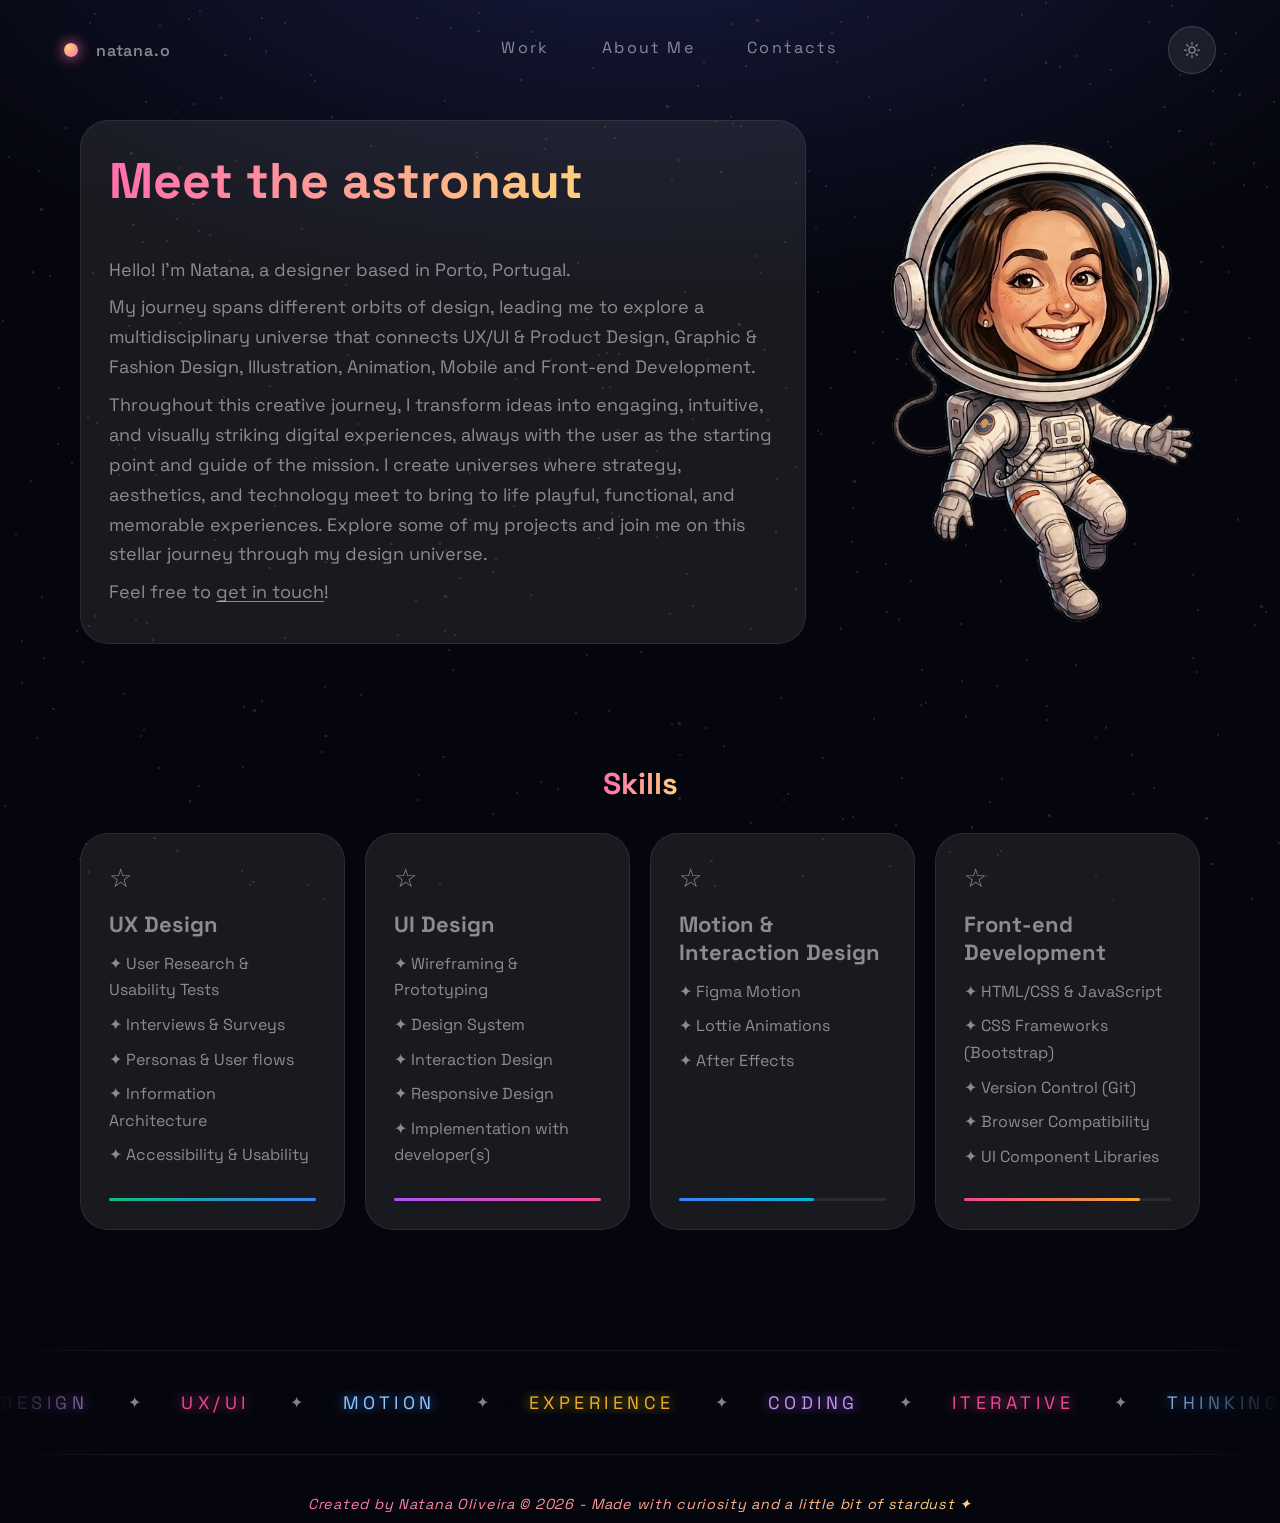
==== pages/about.html @ b247789d "Add files via upload" ====
<!doctype html>
<html lang="en">
  <head>
    <meta charset="UTF-8" />
    <meta name="viewport" content="width=device-width, initial-scale=1.0" />

    <link rel="preconnect" href="https://fonts.googleapis.com" />
    <link rel="preconnect" href="https://fonts.gstatic.com" crossorigin />
    <!-- Pedido de fontes unificado num único link (era 2 pedidos separados)
         e sem a família Lato, que era carregada com 10 variações de peso/
         estilo mas nunca era referenciada em nenhum font-family do CSS —
         só Space Grotesk e Nothing You Could Do são usadas. Menos um
         round-trip HTTP por página e menos dados transferidos, sem
         qualquer alteração visual. -->
    <link
      href="https://fonts.googleapis.com/css2?family=Space+Grotesk:wght@300..700&family=Nothing+You+Could+Do&display=swap"
      rel="stylesheet"
    />

    <link rel="stylesheet" href="../CSS/styleGeneral.css" />
    <link rel="stylesheet" href="../CSS/styleMain.css" />
    <link rel="stylesheet" href="../CSS/styleAbout.css" />
    <script src="../JS/script.js" defer></script>
    <script src="../JS/scriptMain.js" defer></script>
    <link rel="icon" href="../images/favicon.ico" />
    <title>Natana Oliveira — About Me</title>
  </head>
  <body class="page-about">
    <script src="../JS/theme.js"></script>
    <!-- BACKGROUND -->
    <div class="backgroundPage">
      <!-- Fundo cósmico -->
      <div id="cosmic-bg" class="pos-fixed inset-0">
        <div class="cloud pos-absolute br-50 c1"></div>
        <div class="cloud pos-absolute br-50 c2"></div>
        <div class="cloud pos-absolute br-50 c3"></div>
      </div>
      <!-- Campo de estrelas -->
      <div id="stars-bg" class="pos-fixed inset-0 overflow-hidden"></div>
    </div>
    <!-- NAV BAR -->
    <nav id="navbar" class="pos-fixed d-flex align-items-center">
      <a href="../index.html" class="logo d-flex align-items-center">
        <span class="orbit br-50"></span>natana.o
      </a>
      <ul class="nav-links d-flex" id="navLinks">
        <li>
          <a href="../index.html#work" class="pos-relative overflow-hidden"
            >Work</a
          >
        </li>
        <li>
          <a href="./about.html" class="pos-relative overflow-hidden"
            >About Me</a
          >
        </li>
        <li>
          <a href="./contact.html" class="pos-relative overflow-hidden"
            >Contacts</a
          >
        </li>
      </ul>
      <div class="d-flex align-items-center nav-right">
        <button
          id="nav-toggle"
          class="d-flex align-items-center justify-content-center flex-column br-50"
          aria-label="Abrir menu"
          aria-expanded="false"
        >
          <span class="nav-toggle-bar"></span>
          <span class="nav-toggle-bar"></span>
          <span class="nav-toggle-bar"></span>
        </button>
        <button
          id="theme-toggle"
          class="d-flex pos-relative overflow-hidden align-items-center justify-content-center br-50"
        >
          <svg
            id="icon-moon"
            class="theme-icon"
            viewBox="0 0 24 24"
            fill="none"
            stroke="currentColor"
            stroke-width="1.6"
          >
            <path d="M21 12.8A9 9 0 1 1 11.2 3 7 7 0 0 0 21 12.8Z" />
          </svg>
          <svg
            xmlns="http://www.w3.org/2000/svg"
            id="icon-sun"
            class="theme-icon"
            fill="none"
            viewBox="0 0 24 24"
            stroke-width="1.5"
            stroke="currentColor"
          >
            <path
              stroke-linecap="round"
              stroke-linejoin="round"
              d="M12 3v2.25m6.364.386-1.591 1.591M21 12h-2.25m-.386 6.364-1.591-1.591M12 18.75V21m-4.773-4.227-1.591 1.591M5.25 12H3m4.227-4.773L5.636 5.636M15.75 12a3.75 3.75 0 1 1-7.5 0 3.75 3.75 0 0 1 7.5 0Z"
            />
          </svg>
        </button>
      </div>
    </nav>
    <main class="pos-relative">
      <section class="about-me d-flex">
        <div class="about-me__content d-flex align-items-center">
          <div class="glass-card d-flex flex-column justify-content-center">
            <h2><em>Meet the astronaut</em></h2>
            <p class="paragraph">
              Hello! I'm Natana, a designer based in Porto, Portugal.
            </p>
            <p class="paragraph">
              My journey spans different orbits of design, leading me to explore
              a multidisciplinary universe that connects UX/UI & Product Design,
              Graphic & Fashion Design, Illustration, Animation, Mobile and
              Front-end Development.
            </p>
            <p class="paragraph">
              Throughout this creative journey, I transform ideas into engaging,
              intuitive, and visually striking digital experiences, always with
              the user as the starting point and guide of the mission. I create
              universes where strategy, aesthetics, and technology meet to bring
              to life playful, functional, and memorable experiences. Explore
              some of my projects and join me on this stellar journey through my
              design universe.
            </p>
            <p class="paragraph">
              Feel free to
              <a href="../index.html#contact">get in touch</a>!
            </p>
          </div>
          <div class="about-me__photo pos-relative" id="aboutMePhoto">
            <div
              class="about-me__photo-crop pos-absolute inset-0 pointer overflow-hidden"
              onclick="toggleAboutMeImage()"
            >
              <!-- Retrato visível já no 1º ecrã da página About — sem
                   lazy; ambas as imagens do crossfade carregam já, só
                   uma é revelada de cada vez -->
              <img
                class="about-me__photo-img pos-absolute inset-0 object-fit-cover about-me__photo-img--helmet"
                src="../images/NatanaOAs.png"
                alt="Illustrated portrait of Natana Oliveira as an astronaut, helmet on"
                decoding="async"
              />
              <img
                class="about-me__photo-img pos-absolute inset-0 object-fit-cover about-me__photo-img--no-helmet"
                src="../images/NatanaO.png"
                alt="Illustrated portrait of Natana Oliveira as an astronaut, helmet off"
                decoding="async"
              />
            </div>
            <div
              class="about-me__message pos-absolute d-flex align-items-center pointer"
              onclick="toggleAboutMeImage()"
            >
              <img
                class="about-me__message-arrow"
                src="../images/arrowDoodleBlack.png"
                alt=""
                decoding="async"
              />
              <p class="about-me__message-text text-center">Click!</p>
            </div>
          </div>
        </div>
      </section>
      <section class="skills d-flex flex-column">
        <h3 class="section-heading"><em>Skills</em></h3>
        <div class="cards-row d-grid">
          <div
            class="glass-card tech-card tc-ux d-flex flex-column pos-relative overflow-hidden"
          >
            <div class="tc-icon">☆</div>
            <div class="tech-card-content">
              <h3>UX Design</h3>
              <p>✦ User Research & Usability Tests</p>
              <p>✦ Interviews & Surveys</p>
              <p>✦ Personas & User flows</p>
              <p>✦ Information Architecture</p>
              <p>✦ Accessibility & Usability</p>
            </div>
            <div class="tc-progress overflow-hidden">
              <div class="tc-bar" style="--w: 100%"></div>
            </div>
          </div>
          <div
            class="glass-card tech-card tc-ui d-flex flex-column pos-relative overflow-hidden"
          >
            <div class="tc-icon">☆</div>
            <div class="tech-card-content">
              <h3>UI Design</h3>
              <p>✦ Wireframing & Prototyping</p>
              <p>✦ Design System</p>
              <p>✦ Interaction Design</p>
              <p>✦ Responsive Design</p>
              <p>✦ Implementation with developer(s)</p>
            </div>

            <div class="tc-progress overflow-hidden">
              <div class="tc-bar" style="--w: 100%"></div>
            </div>
          </div>
          <div
            class="glass-card tech-card tc-motion d-flex flex-column pos-relative overflow-hidden"
          >
            <div class="tc-icon">☆</div>
            <div class="tech-card-content">
              <h3>Motion & Interaction Design</h3>
              <p>✦ Figma Motion</p>
              <p>✦ Lottie Animations</p>
              <p>✦ After Effects</p>
            </div>

            <div class="tc-progress overflow-hidden">
              <div class="tc-bar" style="--w: 65%"></div>
            </div>
          </div>
          <div
            class="glass-card tech-card tc-dev d-flex flex-column pos-relative overflow-hidden"
          >
            <div class="tc-icon">☆</div>
            <div class="tech-card-content">
              <h3>Front-end Development</h3>
              <p>✦ HTML/CSS & JavaScript</p>
              <p>✦ CSS Frameworks (Bootstrap)</p>
              <p>✦ Version Control (Git)</p>
              <p>✦ Browser Compatibility</p>
              <p>✦ UI Component Libraries</p>
            </div>

            <div class="tc-progress overflow-hidden">
              <div class="tc-bar" style="--w: 85%"></div>
            </div>
          </div>
        </div>
      </section>
      <section class="marquee-section overflow-hidden">
        <div class="marquee-track d-flex overflow-hidden">
          <div class="marquee-content d-flex align-items-center">
            <span class="neon-word neon-purple">DESIGN</span
            ><span class="dot">✦</span>
            <span class="neon-word neon-pink">UX/UI</span
            ><span class="dot">✦</span>
            <span class="neon-word neon-blue">MOTION</span
            ><span class="dot">✦</span>
            <span class="neon-word neon-yellow">EXPERIENCE</span
            ><span class="dot">✦</span>
            <span class="neon-word neon-purple">CODING</span
            ><span class="dot">✦</span>
            <span class="neon-word neon-pink">ITERATIVE</span
            ><span class="dot">✦</span>
            <span class="neon-word neon-blue">THINKING</span
            ><span class="dot">✦</span>
            <span class="neon-word neon-yellow">CREATIVITY</span
            ><span class="dot">✦</span>
            <div class="marquee-content__group" aria-hidden="true">
              <span class="neon-word neon-purple">DESIGN</span>
              <span class="dot">✦</span>
              <span class="neon-word neon-pink">UX/UI</span
              ><span class="dot">✦</span>
              <span class="neon-word neon-blue">MOTION</span
              ><span class="dot">✦</span>
              <span class="neon-word neon-yellow">EXPERIENCE</span
              ><span class="dot">✦</span>
              <span class="neon-word neon-purple">CODING</span
              ><span class="dot">✦</span>
              <span class="neon-word neon-pink">ITERATIVE</span
              ><span class="dot">✦</span>
              <span class="neon-word neon-blue">THINKING</span
              ><span class="dot">✦</span>
              <span class="neon-word neon-yellow">CREATIVITY</span
              ><span class="dot">✦</span>
            </div>
          </div>
        </div>
      </section>
    </main>
    <footer
      class="d-flex pos-relative z-1 align-items-center text-center justify-content-center"
    >
      <p class="copyright">
        <em
          >Created by Natana Oliveira © 2026 - Made with curiosity and a little
          bit of stardust ✦</em
        >
      </p>
    </footer>
  </body>
</html>
---- CSS/styleGeneral.css ----
:root {
  --bg-dark: #05060d;
  --bg-glow: #171a3d;
  --sky-top: #aad5f6;
  --sky-mid: #d6edfe;
  --sky-bottom: #f4f4f4;
  --pink: #ff6fae;
  --gold: #ffcf7a;
  --blue: #3b82f6;
  --purple: #a855f7;
  --green: #10b981;
  --cyan: #06b6d4;
  --magenta: #ec4899;
  --amber: #f3a929;
  --blue-tint: #93c5fd;
  --purple-tint: #bf93ee;

  --overlay-white-95: rgba(255, 255, 255, 0.95);
  --overlay-white-50: rgba(255, 255, 255, 0.5);
  --overlay-white-15: rgba(255, 255, 255, 0.15);
  --overlay-white-08: rgba(255, 255, 255, 0.08);
  --card-background: rgba(143, 143, 143, 0.15);
  --glow-color: rgba(250, 247, 243, 0.3);

  --gradient-ux: linear-gradient(90deg, var(--green), var(--blue));
  --gradient-ui: linear-gradient(90deg, var(--purple), var(--magenta));
  --gradient-motion: linear-gradient(90deg, var(--blue), var(--cyan));
  --gradient-dev: linear-gradient(90deg, var(--magenta), var(--amber));

  --font-family-detail: "Space Grotesk", sans-serif;
  --font-family-handwritten: "Nothing You Could Do", cursive;

  --fw-medium: 500;
  --fw-semibold: 600;

  --fs-xs: 0.625rem; /* 10px */
  --fs-s: 0.9rem; /* 14.4 px*/
  --fs-sm: 1rem; /*16 px*/
  --fs-m: clamp(1rem, 1rem + 0.5vw, 1.125rem); /*18 px*/
  --fs-xl: clamp(1.2rem, 1.099rem + 0.431vw, 1.375rem); /* 19.2px a 22px */
  --fs-2xl: clamp(1.35rem, 1.206rem + 0.616vw, 1.6rem); /* 21.6px a 25.6px */
  --fs-3xl: clamp(1.5rem, 1.283rem + 0.924vw, 1.875rem); /* 24px a 30px */
  --fs-h2: clamp(1.75rem, 0.956rem + 3.39vw, 3.125rem); /* 28px a 50px */
  --fs-h1: clamp(2.4rem, 6.4vw, 5.4rem); /* 38.4px a 86,4px */

  --tracking-tighter: 0.05em; /* 0.8 px*/
  --tracking-tight: 0.15em; /* 2.4 px*/
  --tracking-normal: 0.25em; /* 4 px*/
  --tracking-wide: 0.35em; /* 5.6 px*/

  /* Line Height (leading) */
  --leading-tight: 1.02;
  --leading-snug: 1.36;
  --leading-normal: 1.5;
  --leading-relaxed: 1.66;

  /* Spacing  CONFIRMAR */
  --space-2: 8px;
  --space-3: 10px;
  --space-4: 14px;
  --space-5: 18px;
  --space-6: 20px;
  --space-7: 26px;
  --space-8: 32px;
  --space-9: 16px;
  --space-10: 24px;
  --space-11: 28px;
  --space-12: 30px;
  --space-13: 40px;
  --space-14: 50px;
  --space-15: 80px;
  --space-16: 100px;
  --space-17: 120px;

  /* Radius */
  --radius-pill: 100px;
  --radius-circle: 50%;

  /* Sizes */
  --size-orbit: 14px;
  --size-toggle: 48px;
  --size-icon: 20px;
  --nav-padding-y: var(--space-7);
  --nav-padding-x: 5vw;

  /* Animation */
  --ease: cubic-bezier(0.16, 0.84, 0.32, 1);
  --t-fast: 0.35s;
  --t-med: 0.6s;

  /* Z-index — documenta a pilha de sobreposição já existente no site
     (fundo cósmico < campo de estrelas < conteúdo < navbar < painéis
     abertos). Os valores não mudaram, só passaram a ter nome. */
  --z-bg: 0;
  --z-stars: 1;
  --z-content: 2;
  --z-overlay: 3;
  --z-panel-open: 20;
  --z-mobile-nav: 39;
  --z-navbar: 40;
  --z-navbar-controls: 41;
}

* {
  box-sizing: border-box;
}
html {
  scroll-behavior: smooth;
}
body {
  margin: 0;
  font-family: var(--font-family-detail);
  color: var(--overlay-white-50);
  background: var(--bg-dark);
  overflow-x: hidden;
  transition: color 0.8s var(--ease);
  display: flex;
  flex-direction: column;
  min-height: 100vh;
}
body.light {
  --gold: #2457c6;
  --pink: #a855f7;
  --overlay-white-50: rgba(8, 24, 66, 0.71);
  --overlay-white-15: rgba(26, 31, 54, 0.12);
  --card-background: rgba(175, 176, 200, 0.1);
  --overlay-white-08: rgba(10, 22, 49, 0.08);
  --glow-color: rgba(121, 37, 255, 0.343);
}

/* Utilitárias */
.d-flex {
  display: flex;
}
.d-grid {
  display: grid;
}
.pos-fixed {
  position: fixed;
}
.pos-relative {
  position: relative;
}
.pos-absolute {
  position: absolute;
}
.inset-0 {
  inset: 0;
}
.overflow-hidden {
  overflow: hidden;
}
.align-items-center {
  align-items: center;
}
.justify-content-center {
  justify-content: center;
}
.flex-column {
  flex-direction: column;
}
.br-50 {
  border-radius: 50%;
}
.text-center {
  text-align: center;
}
.pointer {
  cursor: pointer;
}
.object-fit-cover {
  object-fit: cover;
}
.z-1 {
  z-index: 1;
}
.z-3 {
  z-index: 3;
}

#cosmic-bg {
  z-index: var(--z-bg); /* era "0" — mesmo valor, agora nomeado no :root */
  background:
    radial-gradient(
      120% 80% at 50% -10%,
      var(--bg-glow) 0%,
      var(--bg-dark) 55%
    ),
    var(--bg-dark);
  transition: background 1.2s var(--ease);
}
body.light #cosmic-bg {
  background: linear-gradient(
    180deg,
    var(--sky-top) 0%,
    var(--sky-mid) 35%,
    var(--sky-bottom) 100%
  );
}
.cloud {
  background: radial-gradient(
    circle,
    var(--overlay-white-95),
    rgba(255, 255, 255, 0) 70%
  );
  filter: blur(6px);
  opacity: 0;
  transition: opacity 1.4s var(--ease);
}
body.light .cloud {
  opacity: 0.9;
}
.c1 {
  width: 520px;
  height: 180px;
  top: 12%;
  left: 8%;
}
.c2 {
  width: 420px;
  height: 150px;
  top: 28%;
  right: 6%;
}
.c3 {
  width: 600px;
  height: 200px;
  top: 55%;
  left: 20%;
}
#stars-bg {
  z-index: var(--z-stars); /* era "1" — mesmo valor, agora nomeado no :root */
  pointer-events: none;
  transition: opacity 1.1s var(--ease);
}
body.light #stars-bg {
  opacity: 0;
}
.star {
  position: absolute;
  width: 2px;
  height: 2px;
  border-radius: var(
    --radius-circle
  ); /* era "50%" — mesmo valor, agora token */
  background: var(--sky-bottom);
  opacity: 0.15;
  animation: twinkle 3.2s ease-in-out infinite;
}
.star.gold {
  background: var(--gold);
  width: 2.5px;
  height: 2.5px;
}
@keyframes twinkle {
  0%,
  100% {
    opacity: 0.12;
  }
  50% {
    opacity: 0.9;
  }
}

nav#navbar {
  top: 0;
  left: 0;
  right: 0;
  z-index: var(--z-navbar); /* era "40" — mesmo valor, agora nomeado no :root */
  justify-content: space-between;
  padding: var(--nav-padding-y) var(--nav-padding-x);
  opacity: 0;
  transform: translateY(-14px);
  transition:
    opacity 8s var(--ease),
    transform 2.4s var(--ease),
    background 0.6s;
}
nav#navbar.in {
  opacity: 1;
  transform: translateY(0);
}
/* Legibilidade dos navlinks durante o scroll — ADICIONADO.
   Porquê: a navbar é totalmente transparente, por isso os links podem
   "desaparecer" quando passam por cima de imagens claras da colagem.
   Como: uma pseudo-camada (::before) atrás da navbar, com um blur muito
   leve e uma camada translúcida (color-mix, equivalente a um rgba()
   mas derivado dos tokens de cor do :root) que só ficam visíveis no
   centro da navbar — a zona dos navlinks — e desaparecem gradualmente
   para as pontas. Como backdrop-filter não aceita gradientes, o
   "desvanecer" é feito com mask-image: a mesma camada de blur/vidro
   fica lá em toda a largura, mas a máscara torna-a invisível perto das
   pontas e visível ao centro. Fica invisível por completo
   (opacity: 0) até a página receber a classe "scrolled" no primeiro
   scroll (JS/script.js) — nada disto mexe na opacidade/transform que já
   fazem a navbar aparecer no carregamento (nav#navbar.in), nem no
   layout, largura, altura ou posição da navbar, já que o pseudo-
   elemento é absoluto e não ocupa espaço no fluxo, e os navlinks/botão
   de tema continuam a ser os elementos reais, só o ::before muda.
   Benefício: contraste extra para os links sobre conteúdo claro, sem
   a navbar deixar de parecer transparente nem parecer uma barra sólida. */
nav#navbar::before {
  content: "";
  position: absolute;
  inset: 0;
  /* ALTERADO: a base do efeito cortava numa linha reta muito definida,
     porque o pseudo-elemento tinha exatamente a altura da navbar e o
     blur ficava "talhado" nesse limite. Esticar a caixa para lá da
     navbar dá espaço à máscara (abaixo) para esbater o blur também na
     base, em vez de o cortar a direito. */
  bottom: -40px;
  z-index: -1;
  opacity: 0;
  pointer-events: none;
  backdrop-filter: blur(6px);
  -webkit-backdrop-filter: blur(6px);
  background: radial-gradient(
    60% 140% at 50% 0%,
    color-mix(in srgb, var(--bg-dark), transparent 85%),
    transparent 70%
  );
  transition: opacity 0.6s var(--ease);
}

@supports (mask-image: linear-gradient(#000, #000)) or
  (-webkit-mask-image: linear-gradient(#000, #000)) {
  nav#navbar::before {
    mask-image: radial-gradient(
      110% 100% at 0% 36%,
      black 0%,
      black 65%,
      transparent 80%
    );
    -webkit-mask-image: radial-gradient(
      110% 100% at 0% 36%,
      black 0%,
      black 65%,
      transparent 80%
    );
  }
}

nav#navbar.scrolled::before {
  opacity: 1;
}
body.light nav#navbar::before {
  background: radial-gradient(
    60% 140% at 50% 0%,
    color-mix(in srgb, var(--sky-bottom), transparent 82%),
    transparent 70%
  );
}
.logo {
  font-size: var(--fs-sm);
  font-weight: var(--fw-semibold);
  letter-spacing: var(--tracking-tighter); /* era "0.04em" — mesmo valor */
  gap: var(--space-5);
  font-family: var(--font-family-detail);
  color: var(--overlay-white-50);
  text-decoration: none;
}
.logo .orbit {
  width: var(--size-orbit);
  height: var(--size-orbit);
  background: radial-gradient(circle at 30% 30%, var(--gold), var(--pink));
  box-shadow: 0 0 14px var(--pink);
  animation: pulse 4s ease-in-out infinite;
}
@keyframes pulse {
  0%,
  100% {
    opacity: 1;
    box-shadow: 0 0 28px var(--pink);
  }
  50% {
    opacity: 0.6;
    box-shadow: 0 0 0 16px rgba(192, 132, 252, 0);
  }
}

.nav-links {
  gap: var(--space-6);
  list-style: none;
  margin: 0;
  padding: 0;
}
.nav-links a {
  position: relative;
  text-decoration: none;
  font-size: var(--fs-sm);
  letter-spacing: var(--tracking-tight); /* era "0.15em" — mesmo valor */
  color: var(--overlay-white-50);
  padding: 9px var(--space-9); /* 16px — mesmo valor, agora token */
  border-radius: var(
    --radius-pill
  ); /* era "100px" — mesmo valor, agora token */
  overflow: hidden;
  display: inline-block;
  transition: color var(--t-fast);
}
.nav-links a::before,
#theme-toggle::before,
.contact-page__icon::before,
.contacto__icon::before {
  content: "";
  position: absolute;
  inset: 0;
  opacity: 0;
  border-radius: var(
    --radius-pill
  ); /* era "100px" — mesmo valor, agora token */
  background: radial-gradient(
    120px 60px at var(--x, 50%) var(--y, 50%),
    color-mix(in srgb, var(--pink), transparent 70%),
    color-mix(in srgb, var(--gold), transparent 70%),
    transparent 80%
  );
  transition: opacity var(--t-fast);
}
.nav-links a:hover,
#theme-toggle:hover,
.contact-page__icon:hover,
.contacto__icon:hover {
  color: var(--pink);
}
.nav-links a:hover::before,
#theme-toggle:hover::before,
.contact-page__icon:hover::before,
.contacto__icon:hover::before {
  opacity: 1;
}
#theme-toggle,
#nav-toggle {
  width: var(--size-toggle);
  height: var(--size-toggle);
  border: 1px solid var(--overlay-white-15);
  background: var(--card-background);
  color: var(--overlay-white-50);
  cursor: pointer;
  transition: color var(--t-fast);
}
/* ALTERADO: ícones do Theme Toggle invertidos a pedido do utilizador —
   agora é o sol que aparece em Dark Mode e a lua que aparece em Light
   Mode (antes era o oposto: lua no Dark, sol no Light). */
body.light #icon-sun,
#icon-moon {
  display: none;
}
body.light #icon-moon {
  display: block;
}
#theme-toggle svg {
  width: var(--size-icon);
  height: var(--size-icon);
}
body.light #theme-toggle {
  box-shadow: 0 4px 12px rgba(92, 92, 92, 0.08);
}
.nav-right {
  gap: var(--space-4);
}
/* ---------- Nav toggle (hamburger)  ---------- */
#nav-toggle {
  display: none;
  gap: 5px;
}
.nav-toggle-bar {
  width: 18px;
  height: 2px;
  background: var(--overlay-white-50);
  border-radius: 2px;
  transition:
    transform var(--t-fast),
    opacity var(--t-fast);
}
#nav-toggle[aria-expanded="true"] .nav-toggle-bar:nth-child(1) {
  transform: translateY(7px) rotate(45deg);
}
#nav-toggle[aria-expanded="true"] .nav-toggle-bar:nth-child(2) {
  opacity: 0;
}
#nav-toggle[aria-expanded="true"] .nav-toggle-bar:nth-child(3) {
  transform: translateY(-7px) rotate(-45deg);
}
main {
  z-index: var(--z-content); /* era "2" — mesmo valor, agora nomeado no :root */
  flex: 1 0 auto;
}
h1 {
  font-size: var(--fs-h1);
  line-height: var(--leading-tight); /* era "1.02" — mesmo valor */
  margin: 0 0 var(--space-6); /* era "20px" — mesmo valor */
}
h1 em,
h2 em,
h3 em {
  font-style: normal;
  background: linear-gradient(90deg, var(--pink), var(--gold));
  -webkit-background-clip: text;
  background-clip: text;
  color: transparent;
}
h2 {
  font-size: var(--fs-h2); /* era "50px" — mesmo valor */
  margin-top: 0;
}
/* ---------- Footer ---------- */
footer {
  flex-shrink: 0;
  padding: var(--space-13) 0 var(--space-3) 0; /* era "40px 0 10px 0" */
  bottom: 0%;
}
.copyright {
  margin: 0;
  font-size: var(--fs-s);
  letter-spacing: var(--tracking-tighter); /* era "0.05em" — mesmo valor */
  background: linear-gradient(90deg, var(--pink), var(--gold));
  -webkit-background-clip: text;
  background-clip: text;
  color: transparent;
}

/*  RESPONSIVO — TABLET (≤1024px) */
@media (max-width: 1024px) {
  :root {
    --nav-padding-y: var(--space-4);
  }
  .c1,
  .c2,
  .c3 {
    filter: blur(4px);
  }
}

/*   RESPONSIVO — MOBILE/TABLET ESTREITO (≤768px)*/
@media (max-width: 768px) {
  :root {
    --nav-padding-x: 6vw;
    --size-toggle: 44px;
  }
  .logo,
  #theme-toggle {
    position: relative;
    z-index: var(
      --z-navbar-controls
    ); /* era "41" — mesmo valor, agora nomeado */
  }
  #nav-toggle {
    display: flex;
    position: relative;
    z-index: var(
      --z-navbar-controls
    ); /* era "41" — mesmo valor, agora nomeado */
  }
  .nav-links {
    position: fixed;
    top: 0;
    left: 0;
    height: 100vh;
    width: 100vw;
    flex-direction: column;
    justify-content: center;
    align-items: center;
    gap: var(--space-6);
    padding: var(--space-7) 10vw;
    margin: 0;
    background: var(--bg-dark);
    transform: translateX(100%);
    transition: transform var(--t-med) var(--ease);
    z-index: var(--z-mobile-nav); /* era "39" — mesmo valor, agora nomeado */
  }
  body.light .nav-links {
    background: var(--sky-mid);
  }
  .nav-links.open {
    transform: translateX(0);
  }
  .nav-links a {
    font-size: var(--fs-sm); /* era "1.1rem" — mesmo valor, agora token */
  }
}

/*  RESPONSIVO — MOBILE PEQUENO (≤480px) */
@media (max-width: 480px) {
  :root {
    --space-7: 18px;
  }
}
---- CSS/styleMain.css ----
.main-showcase {
  position: relative;
  width: 100%;
  padding-bottom: calc(13% * 2207 / 1440);
}
.collage {
  position: relative;
  width: 100%;
  min-width: 45rem;
  aspect-ratio: 1440 / 2207;
}
.collage > * {
  position: absolute;
}
.black-hole.is-open,
.envelope.is-open,
.contacto.is-open {
  z-index: var(
    --z-panel-open
  ); /* era "20" — mesmo valor, agora nomeado no :root */
}

/* -------------  Grupo: Cesae Hub  ---------------- */
.cesae-hub {
  left: 2.5%;
  top: 6%;
  width: 30%;
  height: 24%;
}
.cesae-hub__frame {
  position: absolute;
  left: 10%;
  width: 81%;
  height: 70%;
  display: flex;
  align-items: center;
  justify-content: center;
}
.cesae-hub__frame-inner {
  width: 81%;
  height: 82%;
  transform: rotate(-14deg);
  transition:
    transform 0.4s var(--ease),
    filter 0.4s var(--ease);
}
.cesae-hub__astronaut {
  position: absolute;
  top: 24%;
  width: 37%;
  height: 75%;
  display: flex;
  align-items: center;
  justify-content: center;
}
.cesae-hub__astronaut-inner {
  height: 97%;
  animation: astronaut-float 12s ease-in-out infinite;
  will-change: transform;
}
@keyframes astronaut-float {
  0%,
  100% {
    transform: translateY(0);
  }
  50% {
    transform: translateY(-20%);
  }
}

/* -------------- Grupo: SurfSway ----------------- */
.surf-sway {
  left: 38%;
  top: 12%;
  width: 27%;
  height: 13%;
}
.surf-sway__surfista {
  position: absolute;
  width: 100%;
  object-fit: cover;
  transition:
    transform 0.4s var(--ease),
    filter 0.4s var(--ease);
}
.surf-sway__stars {
  position: absolute;
  left: 72%;
  height: 30%;
  object-fit: cover;
  opacity: 60%;
}

/* -------------- Grupo: DAB ----------------- */
.dab {
  left: 75%;
  top: 1%;
  width: 17%;
  height: 14.5%;
}
.dab__jupiter {
  position: absolute;
  top: 38%;
  height: 62%;
  object-fit: cover;
  --jupiter-hover-scale: 1;
  transition:
    --jupiter-hover-scale 0.4s var(--ease),
    filter 0.4s var(--ease);
  animation: complex-jupiter-pulse 12s ease-in-out infinite;
  will-change: transform;
}
@property --jupiter-hover-scale {
  syntax: "<number>";
  inherits: true;
  initial-value: 1;
}
.dab__gato {
  position: absolute;
  left: 28%;
  height: 50%;
  object-fit: cover;
  --gato-hover-scale: 1;
  transition:
    --gato-hover-scale 0.4s var(--ease),
    filter 0.4s var(--ease);
  animation: gato-float 6.5s ease-in-out infinite;
  will-change: transform;
}
@property --gato-hover-scale {
  syntax: "<number>";
  inherits: true;
  initial-value: 1;
}
@keyframes gato-float {
  0% {
    transform: translate(0, 0) rotate(0deg) scale(var(--gato-hover-scale));
  }
  20% {
    transform: translate(0, -3%) rotate(1deg) scale(var(--gato-hover-scale));
  }
  40% {
    transform: translate(3%, -4%) rotate(2deg) scale(var(--gato-hover-scale));
  }
  55% {
    transform: translate(0, 0) rotate(0deg) scale(var(--gato-hover-scale));
  }
  75% {
    transform: translate(-3%, 3%) rotate(-2deg) scale(var(--gato-hover-scale));
  }
  90% {
    transform: translate(0, 2%) rotate(-1deg) scale(var(--gato-hover-scale));
  }
  100% {
    transform: translate(0, 0) rotate(0deg) scale(var(--gato-hover-scale));
  }
}

/* -------------- Coordenadas ----------------- */
.coordenadas {
  left: 80%;
  top: 17%;
  height: 7%;
  display: flex;
  align-items: center;
  justify-content: center;
}
.coordenadas__inner {
  height: 75%;
  opacity: 60%;
}

/* ------------- Grupo: Vinho ---------------- */
.vinho {
  left: 3%;
  top: 38%;
  width: 28%;
  height: 22%;
}
.vinho__woman {
  position: absolute;
  left: 8%;
  width: 66%;
  height: 65%;
  display: flex;
  align-items: center;
  justify-content: center;
}
.vinho__woman-inner {
  height: 93%;
  transform: rotate(-7deg);
}
.vinho__earth {
  position: absolute;
  top: 32%;
  width: 80%;
  height: 65%;
  display: flex;
  align-items: center;
  justify-content: center;
}
.vinho__earth-inner {
  height: 80%;
  transform: rotate(14deg);
  animation: earth-float 7s ease-in-out infinite;
  will-change: transform;
}
@keyframes earth-float {
  0%,
  100% {
    transform: translateY(0) rotate(14deg);
  }
  50% {
    transform: translateY(-3%) rotate(16deg);
  }
}
.vinho__saturno {
  position: absolute;
  left: 33%;
  top: 35%;
  width: 64%;
  height: 53%;
  display: flex;
  align-items: center;
  justify-content: center;
}
.vinho__saturno-inner {
  height: 80%;
  transform: rotate(163.89deg) scaleY(-1);
  animation: saturno-float 8s ease-in-out infinite;
  animation-delay: -3s;
  will-change: transform;
}
@keyframes saturno-float {
  0%,
  100% {
    transform: translate(0, 0) rotate(163.89deg) scaleY(-1);
  }
  30% {
    transform: translate(-1.5%, -3%) rotate(162.5deg) scaleY(-1);
  }
  65% {
    transform: translate(1%, -1%) rotate(165deg) scaleY(-1);
  }
}
.vinho__star {
  position: absolute;
  left: 76%;
  top: 34%;
  height: 8%;
  object-fit: cover;
  opacity: 60%;
}

/* -------------- Grupo: Galeria ----------------- */
.galeria-group {
  left: 28%;
  top: 30%;
  width: 22%;
  height: 13.5%;
}
.galeria-group__frame {
  position: absolute;
  left: 21.466%;
  height: 100%;
  object-fit: cover;
  --frame-hover-scale: 1;
  transition:
    --frame-hover-scale 0.4s var(--ease),
    filter 0.4s var(--ease);
  animation: frame-gesture 7s ease-in-out infinite;
  will-change: transform;
}
@property --frame-hover-scale {
  syntax: "<number>";
  inherits: true;
  initial-value: 1;
}
@keyframes frame-gesture {
  0%,
  100% {
    transform: translate(0, 0) rotate(0deg) scale(var(--frame-hover-scale));
  }
  45% {
    transform: translate(2%, 1.5%) rotate(6deg) scale(var(--frame-hover-scale));
  }
  75% {
    transform: translate(1.1%, 0.9%) rotate(0.9deg)
      scale(var(--frame-hover-scale));
  }
}
.galeria-group__paper-star {
  position: absolute;
  left: 8%;
  top: 40%;
  height: 38%;
  display: flex;
  align-items: center;
  justify-content: center;
}
.galeria-group__paper-star-inner {
  height: 94%;
  transform: rotate(-8deg);
}

/* ------------- Black hole ---------------- */
.black-hole {
  left: 53%;
  top: 36%;
  height: 14%;
  display: block;
  cursor: pointer;
}
.black-hole-img {
  /* width: 100%; */
  height: 80%;
  object-fit: cover;
  transform: rotate(15deg);
}

.black-hole-message {
  position: absolute;
  left: -32%;
  top: -36%;
  width: 68%;
  height: 30%;
  display: flex;
  align-items: flex-start;
  justify-content: center;
  opacity: 0;
  transform: scale(0.85);
  transform-origin: bottom right;
  pointer-events: none;
  transition:
    opacity 0.35s var(--ease),
    transform 0.35s var(--ease);
}
.black-hole.is-open .black-hole-message {
  opacity: 1;
}
.black-hole-message__arrow {
  position: absolute;
  right: -20%;
  bottom: -8%;
  height: 45%;
  opacity: 55%;
}
.black-hole-message__text {
  margin: 0;
  font-family: var(--font-family-handwritten);
  font-size: var(--fs-2xl);
  line-height: var(--leading-normal); /* era "1.5" — mesmo valor */
  color: var(--gold);
  opacity: 55%;
  text-align: center;
  transform: rotate(7.25deg);
}

/* --------------- Grupo: Foody ---------------- */
.foody {
  left: 80%;
  top: 27%;
  width: 18%;
  height: 21%;
}
.foody__disco {
  position: absolute;
  display: flex;
  align-items: center;
  justify-content: center;
  animation: disco-float 6s ease-in-out infinite;
  will-change: transform;
}
@keyframes disco-float {
  0%,
  100% {
    transform: translateY(0);
  }
  50% {
    transform: translateY(-4%);
  }
}
.foody__disco-inner {
  width: 83%;
  transform: rotate(6deg);
}
.foody__fruta {
  position: absolute;
  left: 29%;
  top: 71%;
  height: 18%;
  object-fit: cover;
  animation: fruta-abduct 12s ease-in-out infinite;
  will-change: transform;
}
@keyframes fruta-abduct {
  0% {
    transform: translateY(0);
    animation-timing-function: ease-in-out;
  }
  45% {
    transform: translateY(-85%);
    animation-timing-function: linear;
  }
  60% {
    transform: translateY(-85%);
    animation-timing-function: ease-in-out;
  }
  100% {
    transform: translateY(0);
  }
}

/* -------------- Maternar -------------- */
.maternar {
  left: 40%;
  top: 54%;
  height: 8%;
  display: block;
  cursor: pointer;
}
.maternar img {
  width: 100%;
  height: 100%;
  object-fit: cover;
}

/*  ------ Complex Jupiter ------ */
.complex-jupiter {
  left: 6%;
  top: 65%;
  width: 32%;
  height: 20%;
}
.complex-jupiter__bg {
  position: absolute;
  inset: 0;
  width: 100%;
  height: 100%;
  object-fit: cover;
  border-radius: 50% 50% 50% 16.16%;
}
.complex-jupiter__bg:hover,
.fly-me__text:hover {
  animation: complex-jupiter-pulse 6s ease-in-out infinite;
}
.complex-jupiter__spark {
  position: absolute;
  left: 18%;
  top: 23%;
  height: 60%;
  border-radius: var(
    --radius-circle
  ); /* era "50%" — mesmo valor, agora token */
  object-fit: cover;
  opacity: 0.75;
  animation: complex-jupiter-spin 160s linear infinite;
}
.complex-jupiter__planet {
  position: absolute;
  left: 34%;
  top: 36%;
  height: 32%;
  object-fit: cover;
  display: block;
}

/* ------ Grupo: Planet porta ---------- */
.planet-porta {
  left: 64%;
  top: 55%;
  width: 28%;
  height: 26%;
}
.planet-porta__waves {
  position: absolute;
  height: 70%;
  display: block;
  overflow: visible;
  --wave-duration: 14s;
  --wave-circles: 7;
}
.planet-porta__waves circle {
  cx: 0px;
  cy: 0px;
  fill: none;
  stroke: var(--pink);
  animation-duration: var(--wave-duration);
  animation-name: planet-porta-ripple;
  animation-iteration-count: infinite;
  animation-timing-function: linear;
  animation-delay: calc(
    var(--anim-step) * var(--wave-duration) / var(--wave-circles)
  );
}
@keyframes planet-porta-ripple {
  from {
    r: 0;
    opacity: 0.5;
  }
  to {
    r: 100px;
    opacity: 0;
  }
}
.planet-porta__planet {
  position: absolute;
  left: 25%;
  top: 17.5%;
  height: 35%;
  object-fit: cover;
  opacity: 99%;
}
.planet-porta__door {
  position: absolute;
  left: 44%;
  top: 33%;
  width: 51%;
  height: 66%;
  display: block;
}
.planet-porta__door-img {
  position: absolute;
  inset: 0;
  width: 100%;
  height: 100%;
  object-fit: cover;
  transition: opacity 0.4s ease;
}
.planet-porta__door-img--open {
  opacity: 0;
}
.planet-porta.is-open .planet-porta__door-img--open {
  opacity: 1;
}
.planet-porta.is-open .planet-porta__door-img--closed {
  opacity: 0;
}
@media (hover: hover) {
  .planet-porta__door:hover .planet-porta__door-img--open {
    opacity: 1;
  }
  .planet-porta__door:hover .planet-porta__door-img--closed {
    opacity: 0;
  }
}

/* ---------------    Envelope  -------------- */
.envelope {
  left: 45%;
  top: 76%;
  width: 22%;
  height: 16%;
  display: flex;
  align-items: center;
  justify-content: center;
}
.envelope__inner {
  position: relative;
  width: 85%;
  height: 89%;
  transform: rotate(-10deg);
  cursor: pointer;
}
.envelope__img {
  position: absolute;
  inset: 0;
  width: 100%;
  height: 100%;
  object-fit: cover;
  transition: opacity 0.4s ease;
}
.envelope__img--open {
  opacity: 0;
}
.envelope.is-open .envelope__img--open {
  opacity: 1;
}
.envelope.is-open .envelope__img--closed {
  opacity: 0;
}

/*    CV Message  */
.cv-message {
  position: absolute;
  left: 68%;
  top: 92%;
  height: 24%;
  display: flex;
  align-items: flex-start;
  gap: 1.6em;
  opacity: 0;
  transform-origin: left top;
  pointer-events: none;
  transition:
    opacity 0.35s var(--ease),
    transform 0.35s var(--ease);
}
.envelope.is-open .cv-message {
  opacity: 1;
  pointer-events: auto;
}
.cv-message__arrow {
  flex-shrink: 0;
  transform: rotate(180deg);
  height: 45%;
  opacity: 55%;
}
.cv-message__link {
  font-family: var(--font-family-handwritten);
  font-size: var(--fs-2xl);
  line-height: var(--leading-normal); /* era "1.5" — mesmo valor */
  color: var(--gold);
  opacity: 55%;
  text-decoration: none;
}
.cv-message__link:hover,
.cv-message__link:focus-visible {
  color: var(--pink);
}

/* -------  Grupo: Fly me to the moon ----------- */
.fly-me {
  left: 8%;
  top: 95%;
  width: 31%;
  height: 5%;
}
.fly-me__text {
  position: absolute;
  height: 75%;
  object-fit: cover;
}

/* -------- Hover "aura galáctica" ------------- */
.surf-sway:hover .surf-sway__surfista,
.black-hole-img:hover,
.galeria-group__frame:hover,
.maternar img:hover,
.contacto__trigger:hover,
.about-me__photo-crop:hover {
  transform: scale(1.02);
  filter: brightness(1.08) drop-shadow(0 0 0.95rem var(--glow-color));
}
.cesae-hub__frame-inner:hover {
  transform: rotate(-14deg) scale(1.02);
  filter: brightness(1.08) drop-shadow(0 0 0.95rem var(--glow-color));
}
.vinho__woman-inner:hover {
  transform: rotate(-7deg) scale(1.02);
  filter: brightness(1.08) drop-shadow(0 0 0.95rem var(--glow-color));
}
.foody__disco-inner:hover {
  transform: rotate(6deg) scale(1.02);
  filter: brightness(1.08) drop-shadow(0 0 0.95rem var(--glow-color));
}
.envelope__inner:hover {
  transform: rotate(-10deg) scale(1.02);
  filter: brightness(1.08) drop-shadow(0 0 0.95rem var(--glow-color));
}
.dab:hover .dab__jupiter,
.dab:hover .dab__gato {
  --jupiter-hover-scale: 1.02;
  --gato-hover-scale: 1.02;
  transform: scale(1.02);
  filter: brightness(1.08) drop-shadow(0 0 0.95rem var(--glow-color));
}
.black-hole-img:hover {
  transform: rotate(15deg) scale(1.02);
  filter: brightness(1.08) drop-shadow(0 0 0.95rem var(--glow-color));
}

/* --------  Contact Menu --------  */
.contacto {
  right: 0%;
  top: 95%;
  width: 13.8%;
  height: 12%;
  display: block;
}
.contacto__trigger {
  display: block;
  width: 100%;
  height: 100%;
  object-fit: cover;
  cursor: pointer;
  transform-origin: center;
  transition: transform 0.3s var(--ease);
}
.contacto.is-open .contacto__trigger {
  transform: scale(1.02);
}

.contacto__socials {
  position: absolute;
  inset: 0;
  pointer-events: none;
}

.contacto__icon {
  width: 24%;
  aspect-ratio: 1;
  opacity: 0;
  border-radius: var(
    --radius-circle
  ); /* era "50%" — mesmo valor, agora token */
  background: var(--card-background);
  border: 1px solid var(--overlay-white-15);
}
.contacto__icon--linkedin {
  left: -3%;
  top: -36%;
  transition-delay: 0.24s;
}
.contacto__icon--github {
  left: -43%;
  top: -6%;
  transition-delay: 0.16s;
}
.contacto__icon--behance {
  left: -43%;
  top: 26%;
  transition-delay: 0.08s;
}
.contacto__icon--mail {
  left: -3%;
  top: 56%;
  transition-delay: 0s;
}
.contacto__icon img {
  display: block;
  width: 100%;
  height: 100%;
  object-fit: contain;
}
.contacto__icon--linkedin svg,
.contacto__icon--github svg,
.contacto__icon--behance svg,
.contacto__icon--mail svg {
  width: var(--size-icon);
  height: var(--size-icon);
  display: block;
}
.contacto__icon {
  color: var(--overlay-white-50);
}

.contacto.is-open .contacto__icon {
  opacity: 1;
  transform: translateY(0);
  pointer-events: auto;
  transition-timing-function: cubic-bezier(0.34, 1.56, 0.64, 1);
}
.contacto.is-open .contacto__icon:nth-child(1) {
  transition-delay: 0s;
}
.contacto.is-open .contacto__icon:nth-child(2) {
  transition-delay: 0.08s;
}
.contacto.is-open .contacto__icon:nth-child(3) {
  transition-delay: 0.16s;
}
.contacto.is-open .contacto__icon:nth-child(4) {
  transition-delay: 0.24s;
}

.rocket {
  left: 0%;
  top: 106%;
  height: 7%;
  display: flex;
  align-items: center;
  justify-content: center;
}
.rocket__inner {
  position: absolute;
  top: 0;
  left: 0;
  height: 100%;
  animation: rocket-flight 14s linear infinite;
}
.rocket__inner img {
  display: block;
  width: auto;
  height: 100%;
  object-fit: contain;
}

.cesae-hub__frame-inner img,
.cesae-hub__astronaut-inner img,
.coordenadas__inner img,
.vinho__woman-inner img,
.vinho__earth-inner img,
.vinho__saturno-inner img,
.galeria-group__paper-star-inner img,
.foody__disco-inner img {
  display: block;
  width: 100%;
  height: 100%;
  object-fit: cover;
}

.surf-sway__surfista,
.surf-sway__stars,
.dab__jupiter,
.dab__gato,
.vinho__star,
.galeria-group__frame,
.foody__fruta,
.planet-porta__planet,
.fly-me__text {
  display: block;
}

@media (min-width: 768px) and (max-width: 1024px) {
  .collage {
    aspect-ratio: 834 / 1360;
  }
  .cesae-hub {
    left: 3%;
    top: 2.206%;
    width: 36.665%;
    height: 24.117%;
  }
  .surf-sway {
    left: 42.834%;
    top: 5.879%;
    width: 28.865%;
    height: 13.497%;
  }
  .dab {
    left: 77.905%;
    top: 3.135%;
    width: 18.258%;
    height: 14.382%;
  }
  .coordenadas {
    left: 80.437%;
    top: 21.176%;
    height: 6.516%;
  }
  .vinho {
    left: 6.276%;
    top: 32.043%;
    width: 28.386%;
    height: 20.895%;
  }
  .galeria-group {
    left: 34.687%;
    top: 28.035%;
    width: 12.853%;
    height: 11.197%;
  }
  .black-hole {
    left: 53.021%;
    top: 27.279%;
    height: 14.485%;
  }
  .foody {
    left: 78.475%;
    top: 29.688%;
    width: 17.681%;
    height: 19.175%;
  }
}

/* ----------------------- Mobile — até 767px ----------------------- */
@media (max-width: 767px) {
  .main-showcase {
    padding-bottom: var(--space-6); /* era "20px" — mesmo valor, agora token */
  }

  .collage {
    display: flex;
    flex-direction: column;
    align-items: center;
    gap: clamp(2.75rem, 6vw, 3rem);
    width: 100%;
    min-width: 0;
    max-width: 26rem;
    aspect-ratio: auto;
    margin-inline: auto;
    padding-top: 50px; /* Novo */
  }
  .collage > * {
    position: relative;
    inset: auto;
  }
  .cesae-hub {
    order: 1;
    width: 95%;
    aspect-ratio: 0.816;
  }
  .surf-sway {
    order: 2;
    width: 90%;
    aspect-ratio: 1.355;
  }
  .dab {
    order: 3;
    width: 75%;
    aspect-ratio: 0.765;
  }
  .coordenadas {
    order: 4;
    width: 60%;
    aspect-ratio: 1.19;
  }
  .foody {
    order: 5;
    width: 72%;
    aspect-ratio: 0.565;
  }
  .black-hole {
    order: 6;
    width: 78%;
    aspect-ratio: 1.11;
    margin: var(--space-12) 0; /* era "30px 0" — mesmo valor, agora token */
  }
  .black-hole-message {
    left: 30%;
    top: auto;
    bottom: 92%;
    width: 80%;
    transform: translateX(-50%) scale(0.85);
    transform-origin: bottom center;
  }
  .black-hole.is-open .black-hole-message {
    transform: translateX(-50%) scale(1);
  }
  .galeria-group {
    order: 7;
    width: 75%;
    aspect-ratio: 0.903;
    margin: var(--space-12) 0; /* era "30px 0" — mesmo valor, agora token */
  }
  .vinho {
    order: 8;
    width: 95%;
    aspect-ratio: 0.83;
  }
  .maternar {
    order: 9;
    width: 58%;
    aspect-ratio: 1.069;
    margin: var(--space-12) 0; /* era "30px 0" — mesmo valor, agora token */
  }
  .complex-jupiter {
    order: 10;
    width: 96%;
    aspect-ratio: 1.078;
    margin: var(--space-12) 0; /* era "30px 0" — mesmo valor, agora token */
  }
  .planet-porta {
    order: 11;
    width: 90%;
    aspect-ratio: 0.699;
  }
  .envelope {
    order: 12;
    width: 75%;
    aspect-ratio: 0.894;
  }
  .fly-me {
    order: 13;
    width: 70%;
    aspect-ratio: 4;
    margin: 55px 0;
    right: 5%;
  }
  .contacto {
    order: 14;
    width: 50%;
    aspect-ratio: 0.75;
    align-self: flex-end;
    right: calc(50% - 50vw);
  }
  .rocket {
    order: 15;
    aspect-ratio: 1.952;
    width: 70%;
  }
  .cv-message__arrow {
    height: 75%;
  }
  .cv-message {
    left: 65%;
    top: auto;
    bottom: -22%;
    /* width: 90%;
    height: auto; */
    transform: translateX(-50%) scale(0.85);
    transform-origin: bottom center;
  }
  .envelope.is-open .cv-message {
    transform: translateX(-50%) scale(1);
  }
}

/* ======    Animations ==== */
@keyframes complex-jupiter-spin {
  from {
    transform: rotate(0deg);
  }
  to {
    transform: rotate(360deg);
  }
}
@keyframes complex-jupiter-pulse {
  0%,
  100% {
    transform: scale(calc(1 * var(--jupiter-hover-scale)));
    /* opacity: 0.65; */
  }
  50% {
    transform: scale(calc(1.06 * var(--jupiter-hover-scale)));
    /* opacity: 0.85; */
  }
}
@keyframes rocket-flight {
  0% {
    transform: translateX(-100%);
    opacity: 0.5;
  }
  10% {
    transform: translateX(calc(-95% + 10vw));
    opacity: 1;
  }
  90% {
    transform: translateX(calc(-55% + 90vw));
    opacity: 1;
  }
  100% {
    transform: translateX(calc(100vw - 50%));
    opacity: 0.5;
  }
}
---- CSS/styleAbout.css ----
body.page-about #navbar {
  opacity: 1;
  transform: none;
  transition: none;
}
.about-me,
.skills,
.contact {
  margin: var(--space-17) var(--space-15); /* era "120px 80px" — mesmo valor */
}
.about-me__content {
  gap: var(--space-15); /* era "5rem" (80px) — mesmo valor, agora token */
}
.glass-card {
  padding: var(--space-11); /* era "1.75rem" (28px) — mesmo valor */
  background: var(--card-background);
  border: 1px solid var(--overlay-white-08);
  border-radius: 1.75rem;
}
.glass-card p {
  margin: 0;
  color: var(--overlay-white-50);
  font-size: var(--fs-m);
  line-height: var(--leading-relaxed); /* era "1.66" — mesmo valor */
  padding-bottom: var(--space-2); /* era "8px" — mesmo valor, agora token */
}
.glass-card a {
  color: inherit;
  text-decoration: underline;
  text-underline-offset: 0.15em;
}
.glass-card a:hover,
.glass-card a:focus-visible {
  color: var(--pink);
}
.about-me__photo {
  flex: 0 0 auto;
  width: clamp(10rem, 24.5vw, 22rem);
  aspect-ratio: 351 / 550;
}
.about-me__photo-img {
  height: 100%;
  transition:
    opacity 0.4s var(--ease),
    transform 0.4s var(--ease);
}
.about-me__photo-img--no-helmet {
  opacity: 0;
  transform: scale(0.97);
}
.about-me__photo.is-revealed .about-me__photo-img--helmet {
  opacity: 0;
  transform: scale(0.97);
}
.about-me__photo.is-revealed .about-me__photo-img--no-helmet {
  opacity: 1;
  transform: scale(1);
}
.about-me__message {
  left: 80%;
  top: 80%;
  width: 40%;
  opacity: 0;
  transform: scale(0.85);
  transition:
    opacity 0.35s var(--ease),
    transform 0.35s var(--ease);
}
.about-me__photo.is-open .about-me__message {
  opacity: 1;
  transform: scale(1);
}
.about-me__message-arrow {
  flex-shrink: 0;
  width: 1.75rem;
  transform: rotate(150deg);
  opacity: 55%;
}
.about-me__message-text {
  width: 7.0625rem;
  font-family: var(--font-family-handwritten);
  font-size: var(--fs-2xl);
  line-height: var(--leading-snug); /* era "1.36" — mesmo valor */
  color: var(--gold);
  opacity: 55%;
}
.skills h3 {
  font-size: var(--fs-3xl);
  margin-top: 0;
}
.skills > .section-heading {
  text-align: center;
}
.cards-row {
  grid-template-columns: repeat(auto-fit, minmax(220px, 1fr));
  gap: var(--space-6); /* era "1.25rem" (20px) — mesmo valor, agora token */
}
.tech-card {
  transition: all 0.45s cubic-bezier(0.16, 1, 0.3, 1);
  cursor: default;
  animation: card-in 0.9s cubic-bezier(0.16, 1, 0.3, 1) both;
}
.tech-card:nth-child(1) {
  animation-delay: 0.15s;
}
.tech-card:nth-child(2) {
  animation-delay: 0.25s;
}
.tech-card:nth-child(3) {
  animation-delay: 0.35s;
}
.tech-card:nth-child(4) {
  animation-delay: 0.45s;
}
@keyframes card-in {
  from {
    opacity: 0;
    transform: translateY(35px);
  }
  to {
    opacity: 1;
    transform: translateY(0);
  }
}
.tech-card::before {
  content: "";
  position: absolute;
  inset: 0;
  opacity: 0;
  transition: opacity 0.45s;
  border-radius: inherit;
}
.tc-ux::before {
  background: radial-gradient(
    circle at 0% 0%,
    color-mix(in srgb, var(--cyan), transparent 82%),
    transparent 65%
  );
}
.tc-ui::before {
  background: radial-gradient(
    circle at 0% 0%,
    color-mix(in srgb, var(--purple), transparent 82%),
    transparent 65%
  );
}
.tc-motion::before {
  background: radial-gradient(
    circle at 0% 0%,
    color-mix(in srgb, var(--blue), transparent 82%),
    transparent 65%
  );
}
.tc-dev::before {
  background: radial-gradient(
    circle at 0% 0%,
    color-mix(in srgb, var(--magenta), transparent 82%),
    transparent 65%
  );
}
.tech-card:hover {
  transform: translateY(-10px);
  border-color: var(--overlay-white-15);
  background: var(--overlay-white-08);
  box-shadow: 0 10px 30px rgba(48, 48, 48, 0.155);
}
.tech-card:hover::before {
  opacity: 1;
}
.tc-icon {
  font-size: var(--fs-2xl);
  margin-bottom: var(--space-9); /* era "1rem" (16px) — mesmo valor */
  width: 10%;
  display: inline-block;
  animation: spin-slow 8s linear infinite;
  color: var(--overlay-white-50);
}
@keyframes spin-slow {
  to {
    transform: rotate(360deg);
  }
}
.tech-card h3 {
  font-size: var(--fs-xl);
  margin-bottom: 0.8rem;
  color: var(--overlay-white-50);
}
.tech-card-content {
  padding-bottom: var(--space-6);
}
.tech-card p {
  font-size: var(--fs-sm);
  color: var(--overlay-white-50);
  font-family: var(--font-family-detail);
}
.tc-progress {
  margin-top: auto;
  height: 3px;
  background: var(--overlay-white-08);
}
.tc-bar {
  height: 100%;
  border-radius: var(
    --radius-pill
  ); /* era "100px" — mesmo valor, agora token */
  animation: bar-fill 1.8s cubic-bezier(0.16, 1, 0.3, 1) 0.6s both;
}
@keyframes bar-fill {
  from {
    width: 0;
  }
  to {
    width: var(--w);
  }
}
.tc-ux .tc-bar {
  background: var(--gradient-ux);
}
.tc-ui .tc-bar {
  background: var(--gradient-ui);
}
.tc-motion .tc-bar {
  background: var(--gradient-motion);
}
.tc-dev .tc-bar {
  background: var(--gradient-dev);
}
.marquee-section {
  margin-top: var(--space-16); /* era "100px" — mesmo valor, agora token */
  padding: var(--space-13) 0; /* era "2.5rem" (40px) — mesmo valor */
  border-top: 1px solid var(--overlay-white-08);
  border-bottom: 1px solid var(--overlay-white-08);
  mask-image: linear-gradient(
    to right,
    transparent,
    black 10%,
    black 90%,
    transparent
  );
  -webkit-mask-image: linear-gradient(
    to right,
    transparent,
    black 10%,
    black 90%,
    transparent
  );
}
.marquee-content {
  white-space: nowrap;
  animation: marquee 38s linear infinite;
}
.marquee-content__group {
  display: contents;
}
@keyframes marquee {
  from {
    transform: translateX(0);
  }
  to {
    transform: translateX(-50%);
  }
}
.neon-word {
  font-family: var(--font-family-detail);
  font-size: var(--fs-m);
  letter-spacing: var(--tracking-normal); /* era "0.22em" — mesmo valor */
}
.neon-purple {
  color: var(--purple-tint);
  text-shadow:
    0 0 12px color-mix(in srgb, var(--purple), transparent 10%),
    0 0 40px color-mix(in srgb, var(--purple), transparent 60%);
}
.neon-blue {
  color: var(--blue-tint);
  text-shadow:
    0 0 12px color-mix(in srgb, var(--blue), transparent 10%),
    0 0 40px color-mix(in srgb, var(--blue), transparent 60%);
}
.neon-pink {
  color: var(--magenta);
  text-shadow:
    0 0 12px color-mix(in srgb, var(--magenta), transparent 10%),
    0 0 40px color-mix(in srgb, var(--magenta), transparent 60%);
}
.neon-yellow {
  color: var(--amber);
  text-shadow:
    0 0 12px rgba(185, 171, 16, 0.9),
    0 0 40px rgba(185, 160, 16, 0.4);
}
.dot {
  margin: 0 var(--space-13); /* era "2.5rem" (40px) — mesmo valor */
  color: var(--overlay-white-50);
  font-size: var(--fs-sm);
}

@media screen and (max-width: 1024px) {
  .about-me,
  .skills {
    margin: var(--space-17) var(--space-15); /* era "120px 80px" */
  }
  .contact {
    flex-direction: column;
    align-items: center;
  }
  .about-me__content {
    flex-direction: column;
    align-items: stretch;
  }
  .glass-card {
    flex: none;
    width: 100%;
    max-width: none;
  }
  .about-me__photo {
    width: 80%;
    max-width: 21.9375rem;
    align-self: center;
  }
  .marquee-section {
    margin-top: var(--space-14); /* era "50px" — mesmo valor, agora token */
  }
}

@media screen and (max-width: 480px) {
  .about-me,
  .skills,
  .contact {
    margin: var(--space-17) var(--space-6); /* era "120px 20px" */
  }
  .contact {
    margin-bottom: 0;
  }
  .glass-card {
    padding: var(--space-6); /* era "1.25rem" (20px) — mesmo valor */
  }
}
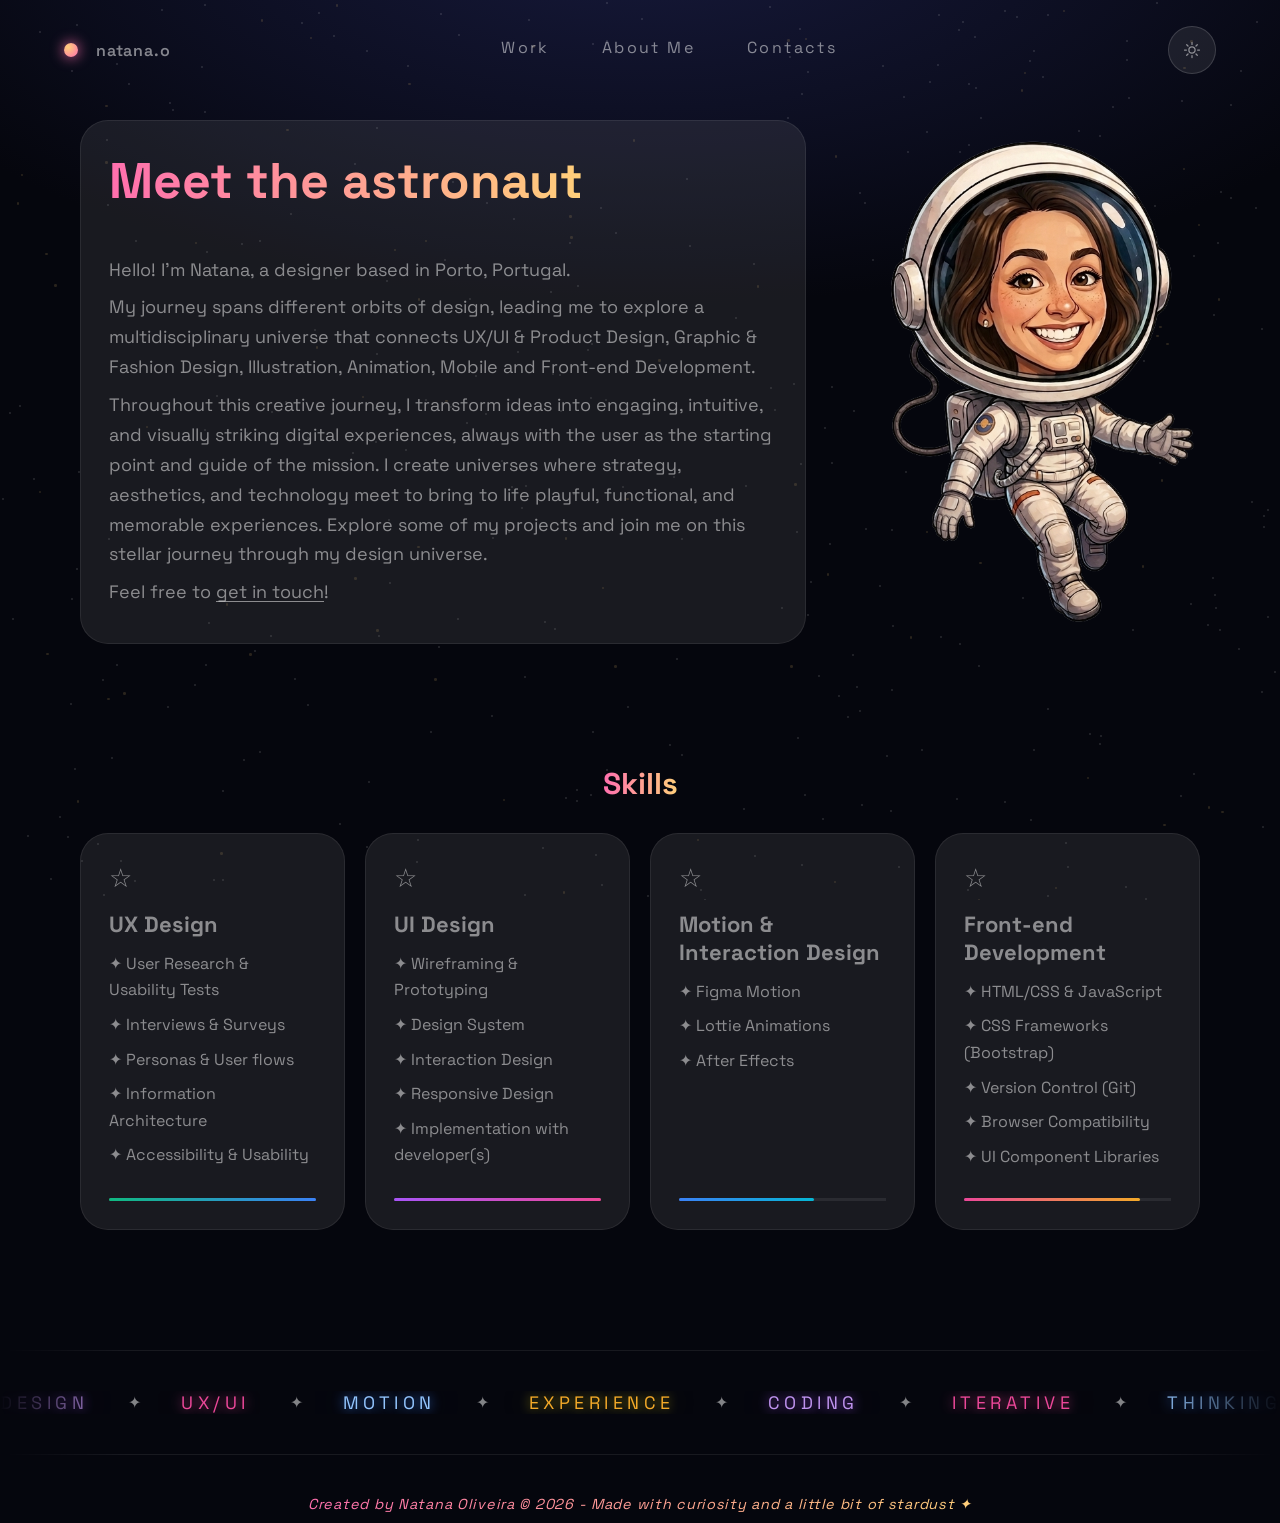
==== commit 9080378e: "Atualizações" ====
--- a/pages/about.html
+++ b/pages/about.html
@@ -3,15 +3,8 @@
   <head>
     <meta charset="UTF-8" />
     <meta name="viewport" content="width=device-width, initial-scale=1.0" />
-
     <link rel="preconnect" href="https://fonts.googleapis.com" />
     <link rel="preconnect" href="https://fonts.gstatic.com" crossorigin />
-    <!-- Pedido de fontes unificado num único link (era 2 pedidos separados)
-         e sem a família Lato, que era carregada com 10 variações de peso/
-         estilo mas nunca era referenciada em nenhum font-family do CSS —
-         só Space Grotesk e Nothing You Could Do são usadas. Menos um
-         round-trip HTTP por página e menos dados transferidos, sem
-         qualquer alteração visual. -->
     <link
       href="https://fonts.googleapis.com/css2?family=Space+Grotesk:wght@300..700&family=Nothing+You+Could+Do&display=swap"
       rel="stylesheet"
@@ -27,18 +20,14 @@
   </head>
   <body class="page-about">
     <script src="../JS/theme.js"></script>
-    <!-- BACKGROUND -->
     <div class="backgroundPage">
-      <!-- Fundo cósmico -->
       <div id="cosmic-bg" class="pos-fixed inset-0">
         <div class="cloud pos-absolute br-50 c1"></div>
         <div class="cloud pos-absolute br-50 c2"></div>
         <div class="cloud pos-absolute br-50 c3"></div>
       </div>
-      <!-- Campo de estrelas -->
       <div id="stars-bg" class="pos-fixed inset-0 overflow-hidden"></div>
     </div>
-    <!-- NAV BAR -->
     <nav id="navbar" class="pos-fixed d-flex align-items-center">
       <a href="../index.html" class="logo d-flex align-items-center">
         <span class="orbit br-50"></span>natana.o
@@ -136,9 +125,6 @@
               class="about-me__photo-crop pos-absolute inset-0 pointer overflow-hidden"
               onclick="toggleAboutMeImage()"
             >
-              <!-- Retrato visível já no 1º ecrã da página About — sem
-                   lazy; ambas as imagens do crossfade carregam já, só
-                   uma é revelada de cada vez -->
               <img
                 class="about-me__photo-img pos-absolute inset-0 object-fit-cover about-me__photo-img--helmet"
                 src="../images/NatanaOAs.png"
--- a/CSS/styleGeneral.css
+++ b/CSS/styleGeneral.css
@@ -33,28 +33,26 @@
   --fw-medium: 500;
   --fw-semibold: 600;
 
-  --fs-xs: 0.625rem; /* 10px */
-  --fs-s: 0.9rem; /* 14.4 px*/
-  --fs-sm: 1rem; /*16 px*/
-  --fs-m: clamp(1rem, 1rem + 0.5vw, 1.125rem); /*18 px*/
-  --fs-xl: clamp(1.2rem, 1.099rem + 0.431vw, 1.375rem); /* 19.2px a 22px */
-  --fs-2xl: clamp(1.35rem, 1.206rem + 0.616vw, 1.6rem); /* 21.6px a 25.6px */
-  --fs-3xl: clamp(1.5rem, 1.283rem + 0.924vw, 1.875rem); /* 24px a 30px */
-  --fs-h2: clamp(1.75rem, 0.956rem + 3.39vw, 3.125rem); /* 28px a 50px */
-  --fs-h1: clamp(2.4rem, 6.4vw, 5.4rem); /* 38.4px a 86,4px */
-
-  --tracking-tighter: 0.05em; /* 0.8 px*/
-  --tracking-tight: 0.15em; /* 2.4 px*/
-  --tracking-normal: 0.25em; /* 4 px*/
-  --tracking-wide: 0.35em; /* 5.6 px*/
-
-  /* Line Height (leading) */
+  --fs-xs: 0.625rem;
+  --fs-s: 0.9rem;
+  --fs-sm: 1rem;
+  --fs-m: clamp(1rem, 1rem + 0.5vw, 1.125rem);
+  --fs-xl: clamp(1.2rem, 1.099rem + 0.431vw, 1.375rem);
+  --fs-2xl: clamp(1.35rem, 1.206rem + 0.616vw, 1.6rem);
+  --fs-3xl: clamp(1.5rem, 1.283rem + 0.924vw, 1.875rem);
+  --fs-h2: clamp(1.75rem, 0.956rem + 3.39vw, 3.125rem);
+  --fs-h1: clamp(2.4rem, 6.4vw, 5.4rem);
+
+  --tracking-tighter: 0.05em;
+  --tracking-tight: 0.15em;
+  --tracking-normal: 0.25em;
+  --tracking-wide: 0.35em;
+
   --leading-tight: 1.02;
   --leading-snug: 1.36;
   --leading-normal: 1.5;
   --leading-relaxed: 1.66;
 
-  /* Spacing  CONFIRMAR */
   --space-2: 8px;
   --space-3: 10px;
   --space-4: 14px;
@@ -72,25 +70,19 @@
   --space-16: 100px;
   --space-17: 120px;
 
-  /* Radius */
   --radius-pill: 100px;
   --radius-circle: 50%;
 
-  /* Sizes */
   --size-orbit: 14px;
   --size-toggle: 48px;
   --size-icon: 20px;
   --nav-padding-y: var(--space-7);
   --nav-padding-x: 5vw;
 
-  /* Animation */
   --ease: cubic-bezier(0.16, 0.84, 0.32, 1);
   --t-fast: 0.35s;
   --t-med: 0.6s;
 
-  /* Z-index — documenta a pilha de sobreposição já existente no site
-     (fundo cósmico < campo de estrelas < conteúdo < navbar < painéis
-     abertos). Os valores não mudaram, só passaram a ter nome. */
   --z-bg: 0;
   --z-stars: 1;
   --z-content: 2;
@@ -128,7 +120,6 @@
   --glow-color: rgba(121, 37, 255, 0.343);
 }
 
-/* Utilitárias */
 .d-flex {
   display: flex;
 }
@@ -179,7 +170,7 @@
 }
 
 #cosmic-bg {
-  z-index: var(--z-bg); /* era "0" — mesmo valor, agora nomeado no :root */
+  z-index: var(--z-bg);
   background:
     radial-gradient(
       120% 80% at 50% -10%,
@@ -229,7 +220,7 @@
   left: 20%;
 }
 #stars-bg {
-  z-index: var(--z-stars); /* era "1" — mesmo valor, agora nomeado no :root */
+  z-index: var(--z-stars);
   pointer-events: none;
   transition: opacity 1.1s var(--ease);
 }
@@ -240,9 +231,7 @@
   position: absolute;
   width: 2px;
   height: 2px;
-  border-radius: var(
-    --radius-circle
-  ); /* era "50%" — mesmo valor, agora token */
+  border-radius: var(--radius-circle);
   background: var(--sky-bottom);
   opacity: 0.15;
   animation: twinkle 3.2s ease-in-out infinite;
@@ -261,12 +250,11 @@
     opacity: 0.9;
   }
 }
-
 nav#navbar {
   top: 0;
   left: 0;
   right: 0;
-  z-index: var(--z-navbar); /* era "40" — mesmo valor, agora nomeado no :root */
+  z-index: var(--z-navbar);
   justify-content: space-between;
   padding: var(--nav-padding-y) var(--nav-padding-x);
   opacity: 0;
@@ -280,34 +268,10 @@
   opacity: 1;
   transform: translateY(0);
 }
-/* Legibilidade dos navlinks durante o scroll — ADICIONADO.
-   Porquê: a navbar é totalmente transparente, por isso os links podem
-   "desaparecer" quando passam por cima de imagens claras da colagem.
-   Como: uma pseudo-camada (::before) atrás da navbar, com um blur muito
-   leve e uma camada translúcida (color-mix, equivalente a um rgba()
-   mas derivado dos tokens de cor do :root) que só ficam visíveis no
-   centro da navbar — a zona dos navlinks — e desaparecem gradualmente
-   para as pontas. Como backdrop-filter não aceita gradientes, o
-   "desvanecer" é feito com mask-image: a mesma camada de blur/vidro
-   fica lá em toda a largura, mas a máscara torna-a invisível perto das
-   pontas e visível ao centro. Fica invisível por completo
-   (opacity: 0) até a página receber a classe "scrolled" no primeiro
-   scroll (JS/script.js) — nada disto mexe na opacidade/transform que já
-   fazem a navbar aparecer no carregamento (nav#navbar.in), nem no
-   layout, largura, altura ou posição da navbar, já que o pseudo-
-   elemento é absoluto e não ocupa espaço no fluxo, e os navlinks/botão
-   de tema continuam a ser os elementos reais, só o ::before muda.
-   Benefício: contraste extra para os links sobre conteúdo claro, sem
-   a navbar deixar de parecer transparente nem parecer uma barra sólida. */
 nav#navbar::before {
   content: "";
   position: absolute;
   inset: 0;
-  /* ALTERADO: a base do efeito cortava numa linha reta muito definida,
-     porque o pseudo-elemento tinha exatamente a altura da navbar e o
-     blur ficava "talhado" nesse limite. Esticar a caixa para lá da
-     navbar dá espaço à máscara (abaixo) para esbater o blur também na
-     base, em vez de o cortar a direito. */
   bottom: -40px;
   z-index: -1;
   opacity: 0;
@@ -353,7 +317,7 @@
 .logo {
   font-size: var(--fs-sm);
   font-weight: var(--fw-semibold);
-  letter-spacing: var(--tracking-tighter); /* era "0.04em" — mesmo valor */
+  letter-spacing: var(--tracking-tighter);
   gap: var(--space-5);
   font-family: var(--font-family-detail);
   color: var(--overlay-white-50);
@@ -388,12 +352,10 @@
   position: relative;
   text-decoration: none;
   font-size: var(--fs-sm);
-  letter-spacing: var(--tracking-tight); /* era "0.15em" — mesmo valor */
+  letter-spacing: var(--tracking-tight);
   color: var(--overlay-white-50);
-  padding: 9px var(--space-9); /* 16px — mesmo valor, agora token */
-  border-radius: var(
-    --radius-pill
-  ); /* era "100px" — mesmo valor, agora token */
+  padding: 9px var(--space-9);
+  border-radius: var(--radius-pill);
   overflow: hidden;
   display: inline-block;
   transition: color var(--t-fast);
@@ -406,9 +368,7 @@
   position: absolute;
   inset: 0;
   opacity: 0;
-  border-radius: var(
-    --radius-pill
-  ); /* era "100px" — mesmo valor, agora token */
+  border-radius: var(--radius-pill);
   background: radial-gradient(
     120px 60px at var(--x, 50%) var(--y, 50%),
     color-mix(in srgb, var(--pink), transparent 70%),
@@ -439,9 +399,6 @@
   cursor: pointer;
   transition: color var(--t-fast);
 }
-/* ALTERADO: ícones do Theme Toggle invertidos a pedido do utilizador —
-   agora é o sol que aparece em Dark Mode e a lua que aparece em Light
-   Mode (antes era o oposto: lua no Dark, sol no Light). */
 body.light #icon-sun,
 #icon-moon {
   display: none;
@@ -459,7 +416,6 @@
 .nav-right {
   gap: var(--space-4);
 }
-/* ---------- Nav toggle (hamburger)  ---------- */
 #nav-toggle {
   display: none;
   gap: 5px;
@@ -483,13 +439,13 @@
   transform: translateY(-7px) rotate(-45deg);
 }
 main {
-  z-index: var(--z-content); /* era "2" — mesmo valor, agora nomeado no :root */
+  z-index: var(--z-content);
   flex: 1 0 auto;
 }
 h1 {
   font-size: var(--fs-h1);
-  line-height: var(--leading-tight); /* era "1.02" — mesmo valor */
-  margin: 0 0 var(--space-6); /* era "20px" — mesmo valor */
+  line-height: var(--leading-tight);
+  margin: 0 0 var(--space-6);
 }
 h1 em,
 h2 em,
@@ -501,26 +457,24 @@
   color: transparent;
 }
 h2 {
-  font-size: var(--fs-h2); /* era "50px" — mesmo valor */
+  font-size: var(--fs-h2);
   margin-top: 0;
 }
-/* ---------- Footer ---------- */
 footer {
   flex-shrink: 0;
-  padding: var(--space-13) 0 var(--space-3) 0; /* era "40px 0 10px 0" */
+  padding: var(--space-13) 0 var(--space-3) 0;
   bottom: 0%;
 }
 .copyright {
   margin: 0;
   font-size: var(--fs-s);
-  letter-spacing: var(--tracking-tighter); /* era "0.05em" — mesmo valor */
+  letter-spacing: var(--tracking-tighter);
   background: linear-gradient(90deg, var(--pink), var(--gold));
   -webkit-background-clip: text;
   background-clip: text;
   color: transparent;
 }
 
-/*  RESPONSIVO — TABLET (≤1024px) */
 @media (max-width: 1024px) {
   :root {
     --nav-padding-y: var(--space-4);
@@ -532,7 +486,6 @@
   }
 }
 
-/*   RESPONSIVO — MOBILE/TABLET ESTREITO (≤768px)*/
 @media (max-width: 768px) {
   :root {
     --nav-padding-x: 6vw;
@@ -541,16 +494,12 @@
   .logo,
   #theme-toggle {
     position: relative;
-    z-index: var(
-      --z-navbar-controls
-    ); /* era "41" — mesmo valor, agora nomeado */
+    z-index: var(--z-navbar-controls);
   }
   #nav-toggle {
     display: flex;
     position: relative;
-    z-index: var(
-      --z-navbar-controls
-    ); /* era "41" — mesmo valor, agora nomeado */
+    z-index: var(--z-navbar-controls);
   }
   .nav-links {
     position: fixed;
@@ -567,7 +516,7 @@
     background: var(--bg-dark);
     transform: translateX(100%);
     transition: transform var(--t-med) var(--ease);
-    z-index: var(--z-mobile-nav); /* era "39" — mesmo valor, agora nomeado */
+    z-index: var(--z-mobile-nav);
   }
   body.light .nav-links {
     background: var(--sky-mid);
@@ -576,11 +525,10 @@
     transform: translateX(0);
   }
   .nav-links a {
-    font-size: var(--fs-sm); /* era "1.1rem" — mesmo valor, agora token */
-  }
-}
-
-/*  RESPONSIVO — MOBILE PEQUENO (≤480px) */
+    font-size: var(--fs-sm);
+  }
+}
+
 @media (max-width: 480px) {
   :root {
     --space-7: 18px;
--- a/CSS/styleMain.css
+++ b/CSS/styleMain.css
@@ -15,12 +15,8 @@
 .black-hole.is-open,
 .envelope.is-open,
 .contacto.is-open {
-  z-index: var(
-    --z-panel-open
-  ); /* era "20" — mesmo valor, agora nomeado no :root */
-}
-
-/* -------------  Grupo: Cesae Hub  ---------------- */
+  z-index: var(--z-panel-open);
+}
 .cesae-hub {
   left: 2.5%;
   top: 6%;
@@ -67,8 +63,6 @@
     transform: translateY(-20%);
   }
 }
-
-/* -------------- Grupo: SurfSway ----------------- */
 .surf-sway {
   left: 38%;
   top: 12%;
@@ -90,8 +84,6 @@
   object-fit: cover;
   opacity: 60%;
 }
-
-/* -------------- Grupo: DAB ----------------- */
 .dab {
   left: 75%;
   top: 1%;
@@ -155,8 +147,6 @@
     transform: translate(0, 0) rotate(0deg) scale(var(--gato-hover-scale));
   }
 }
-
-/* -------------- Coordenadas ----------------- */
 .coordenadas {
   left: 80%;
   top: 17%;
@@ -169,8 +159,6 @@
   height: 75%;
   opacity: 60%;
 }
-
-/* ------------- Grupo: Vinho ---------------- */
 .vinho {
   left: 3%;
   top: 38%;
@@ -251,8 +239,6 @@
   object-fit: cover;
   opacity: 60%;
 }
-
-/* -------------- Grupo: Galeria ----------------- */
 .galeria-group {
   left: 28%;
   top: 30%;
@@ -302,8 +288,6 @@
   height: 94%;
   transform: rotate(-8deg);
 }
-
-/* ------------- Black hole ---------------- */
 .black-hole {
   left: 53%;
   top: 36%;
@@ -312,12 +296,10 @@
   cursor: pointer;
 }
 .black-hole-img {
-  /* width: 100%; */
   height: 80%;
   object-fit: cover;
   transform: rotate(15deg);
 }
-
 .black-hole-message {
   position: absolute;
   left: -32%;
@@ -349,14 +331,12 @@
   margin: 0;
   font-family: var(--font-family-handwritten);
   font-size: var(--fs-2xl);
-  line-height: var(--leading-normal); /* era "1.5" — mesmo valor */
+  line-height: var(--leading-normal);
   color: var(--gold);
   opacity: 55%;
   text-align: center;
   transform: rotate(7.25deg);
 }
-
-/* --------------- Grupo: Foody ---------------- */
 .foody {
   left: 80%;
   top: 27%;
@@ -410,8 +390,6 @@
     transform: translateY(0);
   }
 }
-
-/* -------------- Maternar -------------- */
 .maternar {
   left: 40%;
   top: 54%;
@@ -424,8 +402,6 @@
   height: 100%;
   object-fit: cover;
 }
-
-/*  ------ Complex Jupiter ------ */
 .complex-jupiter {
   left: 6%;
   top: 65%;
@@ -449,9 +425,7 @@
   left: 18%;
   top: 23%;
   height: 60%;
-  border-radius: var(
-    --radius-circle
-  ); /* era "50%" — mesmo valor, agora token */
+  border-radius: var(--radius-circle);
   object-fit: cover;
   opacity: 0.75;
   animation: complex-jupiter-spin 160s linear infinite;
@@ -464,8 +438,6 @@
   object-fit: cover;
   display: block;
 }
-
-/* ------ Grupo: Planet porta ---------- */
 .planet-porta {
   left: 64%;
   top: 55%;
@@ -544,8 +516,6 @@
     opacity: 0;
   }
 }
-
-/* ---------------    Envelope  -------------- */
 .envelope {
   left: 45%;
   top: 76%;
@@ -579,8 +549,6 @@
 .envelope.is-open .envelope__img--closed {
   opacity: 0;
 }
-
-/*    CV Message  */
 .cv-message {
   position: absolute;
   left: 68%;
@@ -609,7 +577,7 @@
 .cv-message__link {
   font-family: var(--font-family-handwritten);
   font-size: var(--fs-2xl);
-  line-height: var(--leading-normal); /* era "1.5" — mesmo valor */
+  line-height: var(--leading-normal);
   color: var(--gold);
   opacity: 55%;
   text-decoration: none;
@@ -618,8 +586,6 @@
 .cv-message__link:focus-visible {
   color: var(--pink);
 }
-
-/* -------  Grupo: Fly me to the moon ----------- */
 .fly-me {
   left: 8%;
   top: 95%;
@@ -631,8 +597,6 @@
   height: 75%;
   object-fit: cover;
 }
-
-/* -------- Hover "aura galáctica" ------------- */
 .surf-sway:hover .surf-sway__surfista,
 .black-hole-img:hover,
 .galeria-group__frame:hover,
@@ -669,8 +633,6 @@
   transform: rotate(15deg) scale(1.02);
   filter: brightness(1.08) drop-shadow(0 0 0.95rem var(--glow-color));
 }
-
-/* --------  Contact Menu --------  */
 .contacto {
   right: 0%;
   top: 95%;
@@ -690,20 +652,16 @@
 .contacto.is-open .contacto__trigger {
   transform: scale(1.02);
 }
-
 .contacto__socials {
   position: absolute;
   inset: 0;
   pointer-events: none;
 }
-
 .contacto__icon {
   width: 24%;
   aspect-ratio: 1;
   opacity: 0;
-  border-radius: var(
-    --radius-circle
-  ); /* era "50%" — mesmo valor, agora token */
+  border-radius: var(--radius-circle);
   background: var(--card-background);
   border: 1px solid var(--overlay-white-15);
 }
@@ -744,7 +702,6 @@
 .contacto__icon {
   color: var(--overlay-white-50);
 }
-
 .contacto.is-open .contacto__icon {
   opacity: 1;
   transform: translateY(0);
@@ -763,7 +720,6 @@
 .contacto.is-open .contacto__icon:nth-child(4) {
   transition-delay: 0.24s;
 }
-
 .rocket {
   left: 0%;
   top: 106%;
@@ -785,7 +741,6 @@
   height: 100%;
   object-fit: contain;
 }
-
 .cesae-hub__frame-inner img,
 .cesae-hub__astronaut-inner img,
 .coordenadas__inner img,
@@ -799,7 +754,6 @@
   height: 100%;
   object-fit: cover;
 }
-
 .surf-sway__surfista,
 .surf-sway__stars,
 .dab__jupiter,
@@ -811,7 +765,6 @@
 .fly-me__text {
   display: block;
 }
-
 @media (min-width: 768px) and (max-width: 1024px) {
   .collage {
     aspect-ratio: 834 / 1360;
@@ -864,12 +817,10 @@
   }
 }
 
-/* ----------------------- Mobile — até 767px ----------------------- */
 @media (max-width: 767px) {
   .main-showcase {
-    padding-bottom: var(--space-6); /* era "20px" — mesmo valor, agora token */
-  }
-
+    padding-bottom: var(--space-6);
+  }
   .collage {
     display: flex;
     flex-direction: column;
@@ -880,7 +831,7 @@
     max-width: 26rem;
     aspect-ratio: auto;
     margin-inline: auto;
-    padding-top: 50px; /* Novo */
+    padding-top: 50px;
   }
   .collage > * {
     position: relative;
@@ -915,7 +866,7 @@
     order: 6;
     width: 78%;
     aspect-ratio: 1.11;
-    margin: var(--space-12) 0; /* era "30px 0" — mesmo valor, agora token */
+    margin: var(--space-12) 0;
   }
   .black-hole-message {
     left: 30%;
@@ -932,7 +883,7 @@
     order: 7;
     width: 75%;
     aspect-ratio: 0.903;
-    margin: var(--space-12) 0; /* era "30px 0" — mesmo valor, agora token */
+    margin: var(--space-12) 0;
   }
   .vinho {
     order: 8;
@@ -943,13 +894,13 @@
     order: 9;
     width: 58%;
     aspect-ratio: 1.069;
-    margin: var(--space-12) 0; /* era "30px 0" — mesmo valor, agora token */
+    margin: var(--space-12) 0;
   }
   .complex-jupiter {
     order: 10;
     width: 96%;
     aspect-ratio: 1.078;
-    margin: var(--space-12) 0; /* era "30px 0" — mesmo valor, agora token */
+    margin: var(--space-12) 0;
   }
   .planet-porta {
     order: 11;
@@ -987,8 +938,6 @@
     left: 65%;
     top: auto;
     bottom: -22%;
-    /* width: 90%;
-    height: auto; */
     transform: translateX(-50%) scale(0.85);
     transform-origin: bottom center;
   }
@@ -997,7 +946,6 @@
   }
 }
 
-/* ======    Animations ==== */
 @keyframes complex-jupiter-spin {
   from {
     transform: rotate(0deg);
@@ -1010,11 +958,9 @@
   0%,
   100% {
     transform: scale(calc(1 * var(--jupiter-hover-scale)));
-    /* opacity: 0.65; */
   }
   50% {
     transform: scale(calc(1.06 * var(--jupiter-hover-scale)));
-    /* opacity: 0.85; */
   }
 }
 @keyframes rocket-flight {
--- a/CSS/styleAbout.css
+++ b/CSS/styleAbout.css
@@ -6,13 +6,13 @@
 .about-me,
 .skills,
 .contact {
-  margin: var(--space-17) var(--space-15); /* era "120px 80px" — mesmo valor */
+  margin: var(--space-17) var(--space-15);
 }
 .about-me__content {
-  gap: var(--space-15); /* era "5rem" (80px) — mesmo valor, agora token */
+  gap: var(--space-15);
 }
 .glass-card {
-  padding: var(--space-11); /* era "1.75rem" (28px) — mesmo valor */
+  padding: var(--space-11);
   background: var(--card-background);
   border: 1px solid var(--overlay-white-08);
   border-radius: 1.75rem;
@@ -21,8 +21,8 @@
   margin: 0;
   color: var(--overlay-white-50);
   font-size: var(--fs-m);
-  line-height: var(--leading-relaxed); /* era "1.66" — mesmo valor */
-  padding-bottom: var(--space-2); /* era "8px" — mesmo valor, agora token */
+  line-height: var(--leading-relaxed);
+  padding-bottom: var(--space-2);
 }
 .glass-card a {
   color: inherit;
@@ -80,7 +80,7 @@
   width: 7.0625rem;
   font-family: var(--font-family-handwritten);
   font-size: var(--fs-2xl);
-  line-height: var(--leading-snug); /* era "1.36" — mesmo valor */
+  line-height: var(--leading-snug);
   color: var(--gold);
   opacity: 55%;
 }
@@ -93,7 +93,7 @@
 }
 .cards-row {
   grid-template-columns: repeat(auto-fit, minmax(220px, 1fr));
-  gap: var(--space-6); /* era "1.25rem" (20px) — mesmo valor, agora token */
+  gap: var(--space-6);
 }
 .tech-card {
   transition: all 0.45s cubic-bezier(0.16, 1, 0.3, 1);
@@ -169,7 +169,7 @@
 }
 .tc-icon {
   font-size: var(--fs-2xl);
-  margin-bottom: var(--space-9); /* era "1rem" (16px) — mesmo valor */
+  margin-bottom: var(--space-9);
   width: 10%;
   display: inline-block;
   animation: spin-slow 8s linear infinite;
@@ -200,9 +200,7 @@
 }
 .tc-bar {
   height: 100%;
-  border-radius: var(
-    --radius-pill
-  ); /* era "100px" — mesmo valor, agora token */
+  border-radius: var(--radius-pill);
   animation: bar-fill 1.8s cubic-bezier(0.16, 1, 0.3, 1) 0.6s both;
 }
 @keyframes bar-fill {
@@ -226,8 +224,8 @@
   background: var(--gradient-dev);
 }
 .marquee-section {
-  margin-top: var(--space-16); /* era "100px" — mesmo valor, agora token */
-  padding: var(--space-13) 0; /* era "2.5rem" (40px) — mesmo valor */
+  margin-top: var(--space-16);
+  padding: var(--space-13) 0;
   border-top: 1px solid var(--overlay-white-08);
   border-bottom: 1px solid var(--overlay-white-08);
   mask-image: linear-gradient(
@@ -263,7 +261,7 @@
 .neon-word {
   font-family: var(--font-family-detail);
   font-size: var(--fs-m);
-  letter-spacing: var(--tracking-normal); /* era "0.22em" — mesmo valor */
+  letter-spacing: var(--tracking-normal);
 }
 .neon-purple {
   color: var(--purple-tint);
@@ -290,7 +288,7 @@
     0 0 40px rgba(185, 160, 16, 0.4);
 }
 .dot {
-  margin: 0 var(--space-13); /* era "2.5rem" (40px) — mesmo valor */
+  margin: 0 var(--space-13);
   color: var(--overlay-white-50);
   font-size: var(--fs-sm);
 }
@@ -298,7 +296,7 @@
 @media screen and (max-width: 1024px) {
   .about-me,
   .skills {
-    margin: var(--space-17) var(--space-15); /* era "120px 80px" */
+    margin: var(--space-17) var(--space-15);
   }
   .contact {
     flex-direction: column;
@@ -319,7 +317,7 @@
     align-self: center;
   }
   .marquee-section {
-    margin-top: var(--space-14); /* era "50px" — mesmo valor, agora token */
+    margin-top: var(--space-14);
   }
 }
 
@@ -327,12 +325,12 @@
   .about-me,
   .skills,
   .contact {
-    margin: var(--space-17) var(--space-6); /* era "120px 20px" */
+    margin: var(--space-17) var(--space-6);
   }
   .contact {
     margin-bottom: 0;
   }
   .glass-card {
-    padding: var(--space-6); /* era "1.25rem" (20px) — mesmo valor */
-  }
-}
+    padding: var(--space-6);
+  }
+}
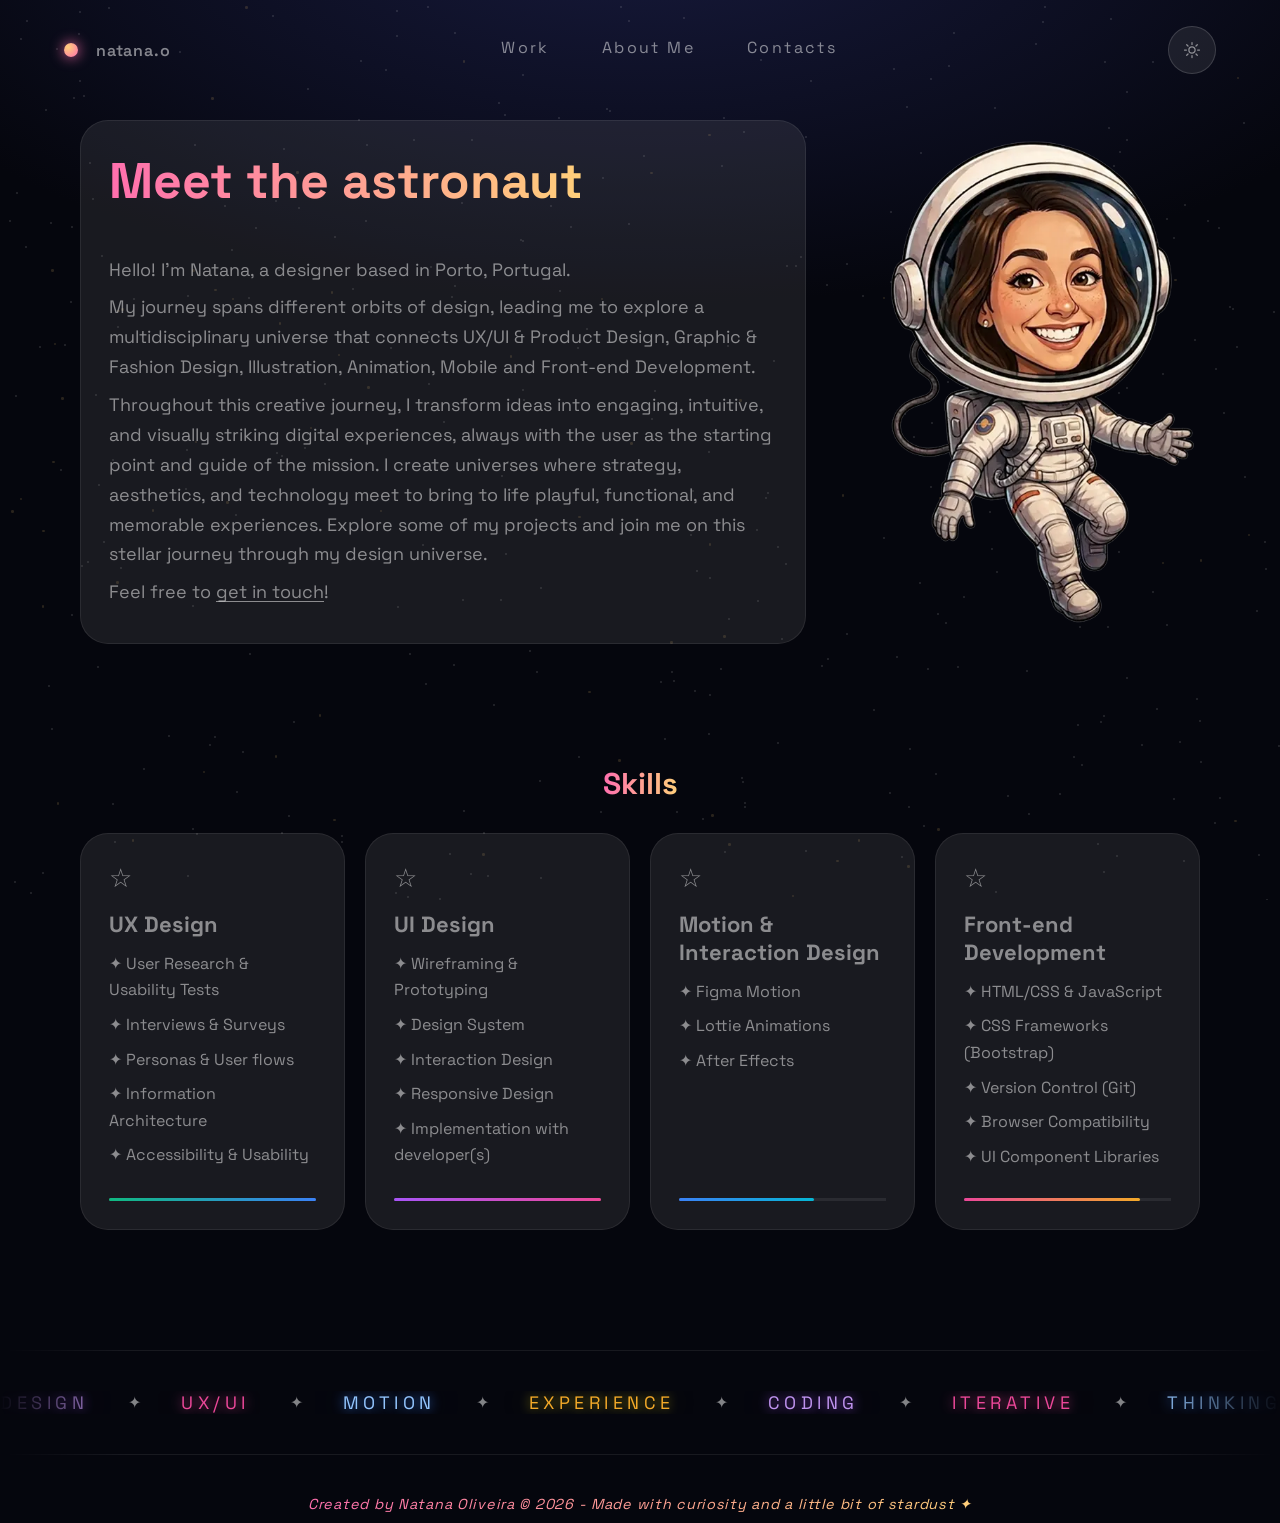
==== commit 141ccc9b: "Images update" ====
--- a/pages/about.html
+++ b/pages/about.html
@@ -117,7 +117,7 @@
             </p>
             <p class="paragraph">
               Feel free to
-              <a href="../index.html#contact">get in touch</a>!
+              <a href="../pages/contact.html">get in touch</a>!
             </p>
           </div>
           <div class="about-me__photo pos-relative" id="aboutMePhoto">
@@ -127,13 +127,13 @@
             >
               <img
                 class="about-me__photo-img pos-absolute inset-0 object-fit-cover about-me__photo-img--helmet"
-                src="../images/NatanaOAs.png"
+                src="../images/NatanaOAs.webp"
                 alt="Illustrated portrait of Natana Oliveira as an astronaut, helmet on"
                 decoding="async"
               />
               <img
                 class="about-me__photo-img pos-absolute inset-0 object-fit-cover about-me__photo-img--no-helmet"
-                src="../images/NatanaO.png"
+                src="../images/NatanaO.webp"
                 alt="Illustrated portrait of Natana Oliveira as an astronaut, helmet off"
                 decoding="async"
               />
--- a/CSS/styleMain.css
+++ b/CSS/styleMain.css
@@ -330,7 +330,7 @@
 .black-hole-message__text {
   margin: 0;
   font-family: var(--font-family-handwritten);
-  font-size: var(--fs-2xl);
+  font-size: var(--fs-xl);
   line-height: var(--leading-normal);
   color: var(--gold);
   opacity: 55%;
@@ -576,7 +576,7 @@
 }
 .cv-message__link {
   font-family: var(--font-family-handwritten);
-  font-size: var(--fs-2xl);
+  font-size: var(--fs-xl);
   line-height: var(--leading-normal);
   color: var(--gold);
   opacity: 55%;
--- a/CSS/styleAbout.css
+++ b/CSS/styleAbout.css
@@ -79,7 +79,7 @@
 .about-me__message-text {
   width: 7.0625rem;
   font-family: var(--font-family-handwritten);
-  font-size: var(--fs-2xl);
+  font-size: var(--fs-xl);
   line-height: var(--leading-snug);
   color: var(--gold);
   opacity: 55%;
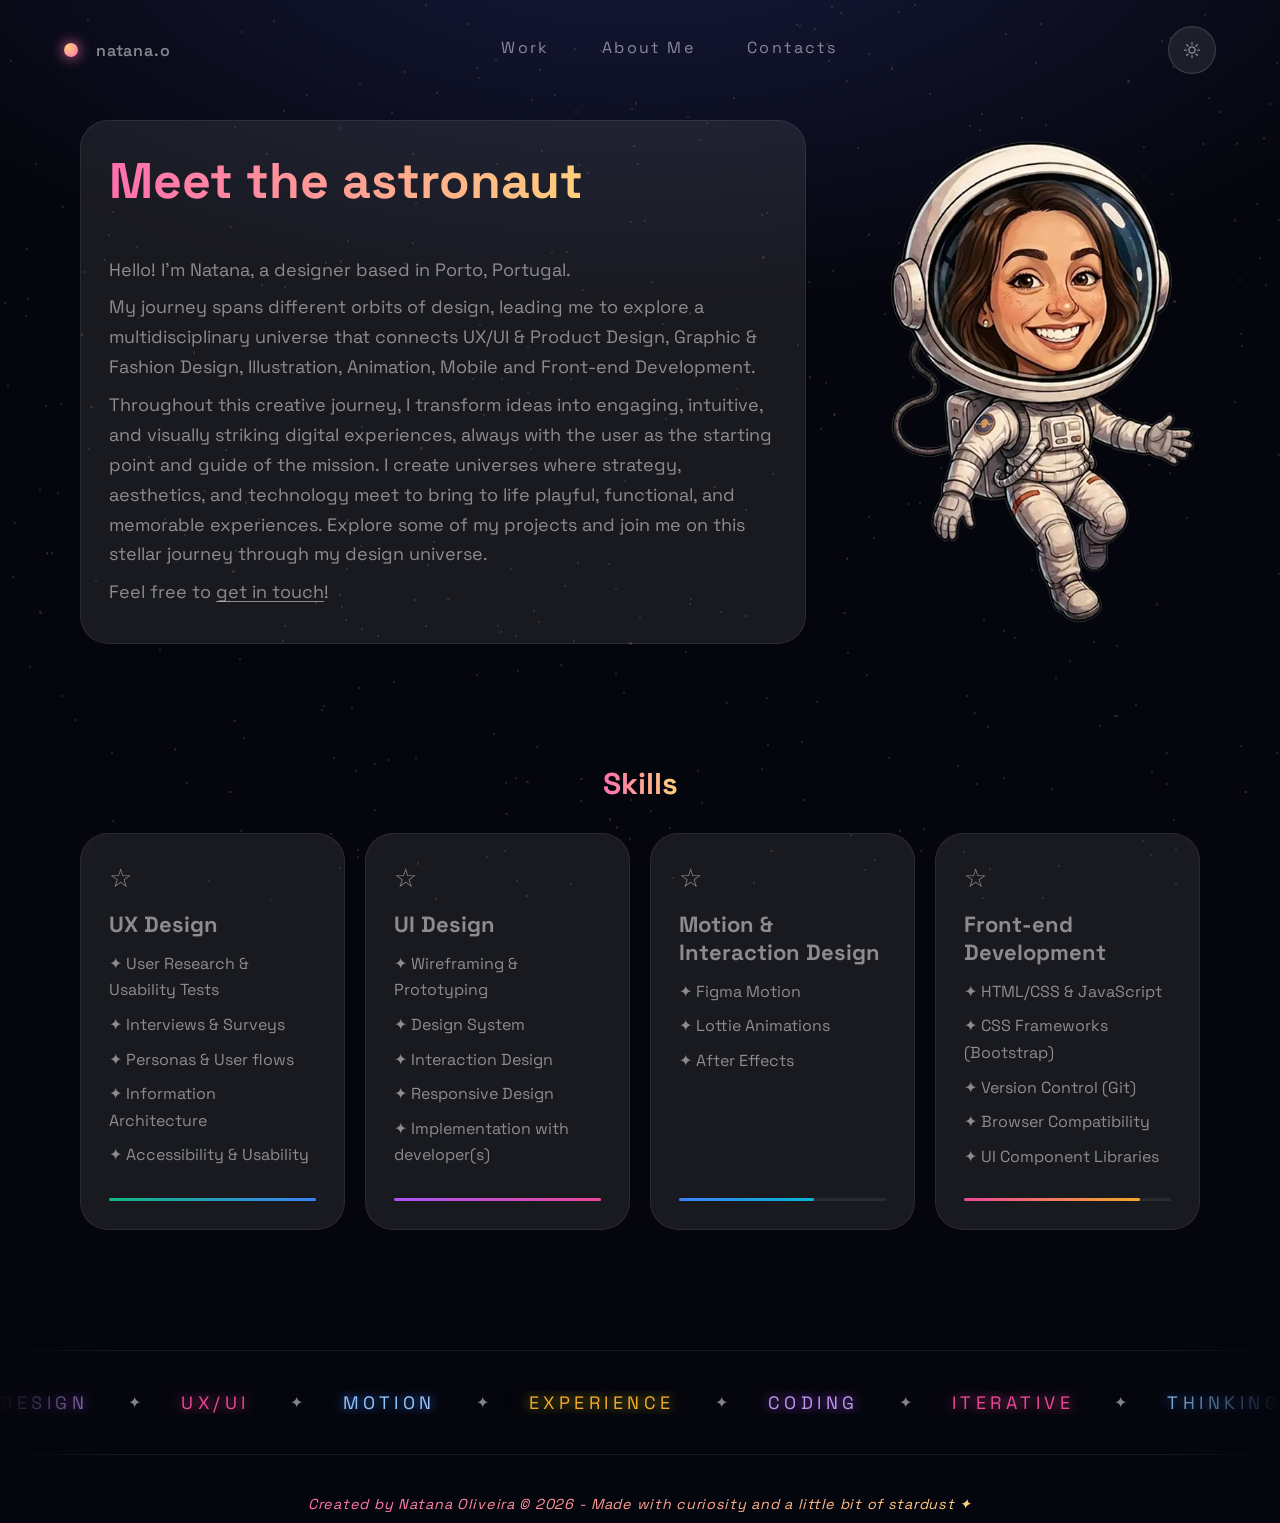
==== commit aafbb018: "Update images" ====
--- a/pages/about.html
+++ b/pages/about.html
@@ -144,7 +144,7 @@
             >
               <img
                 class="about-me__message-arrow"
-                src="../images/arrowDoodleBlack.png"
+                src="../images/arrowDoodleBlack.webp"
                 alt=""
                 decoding="async"
               />
